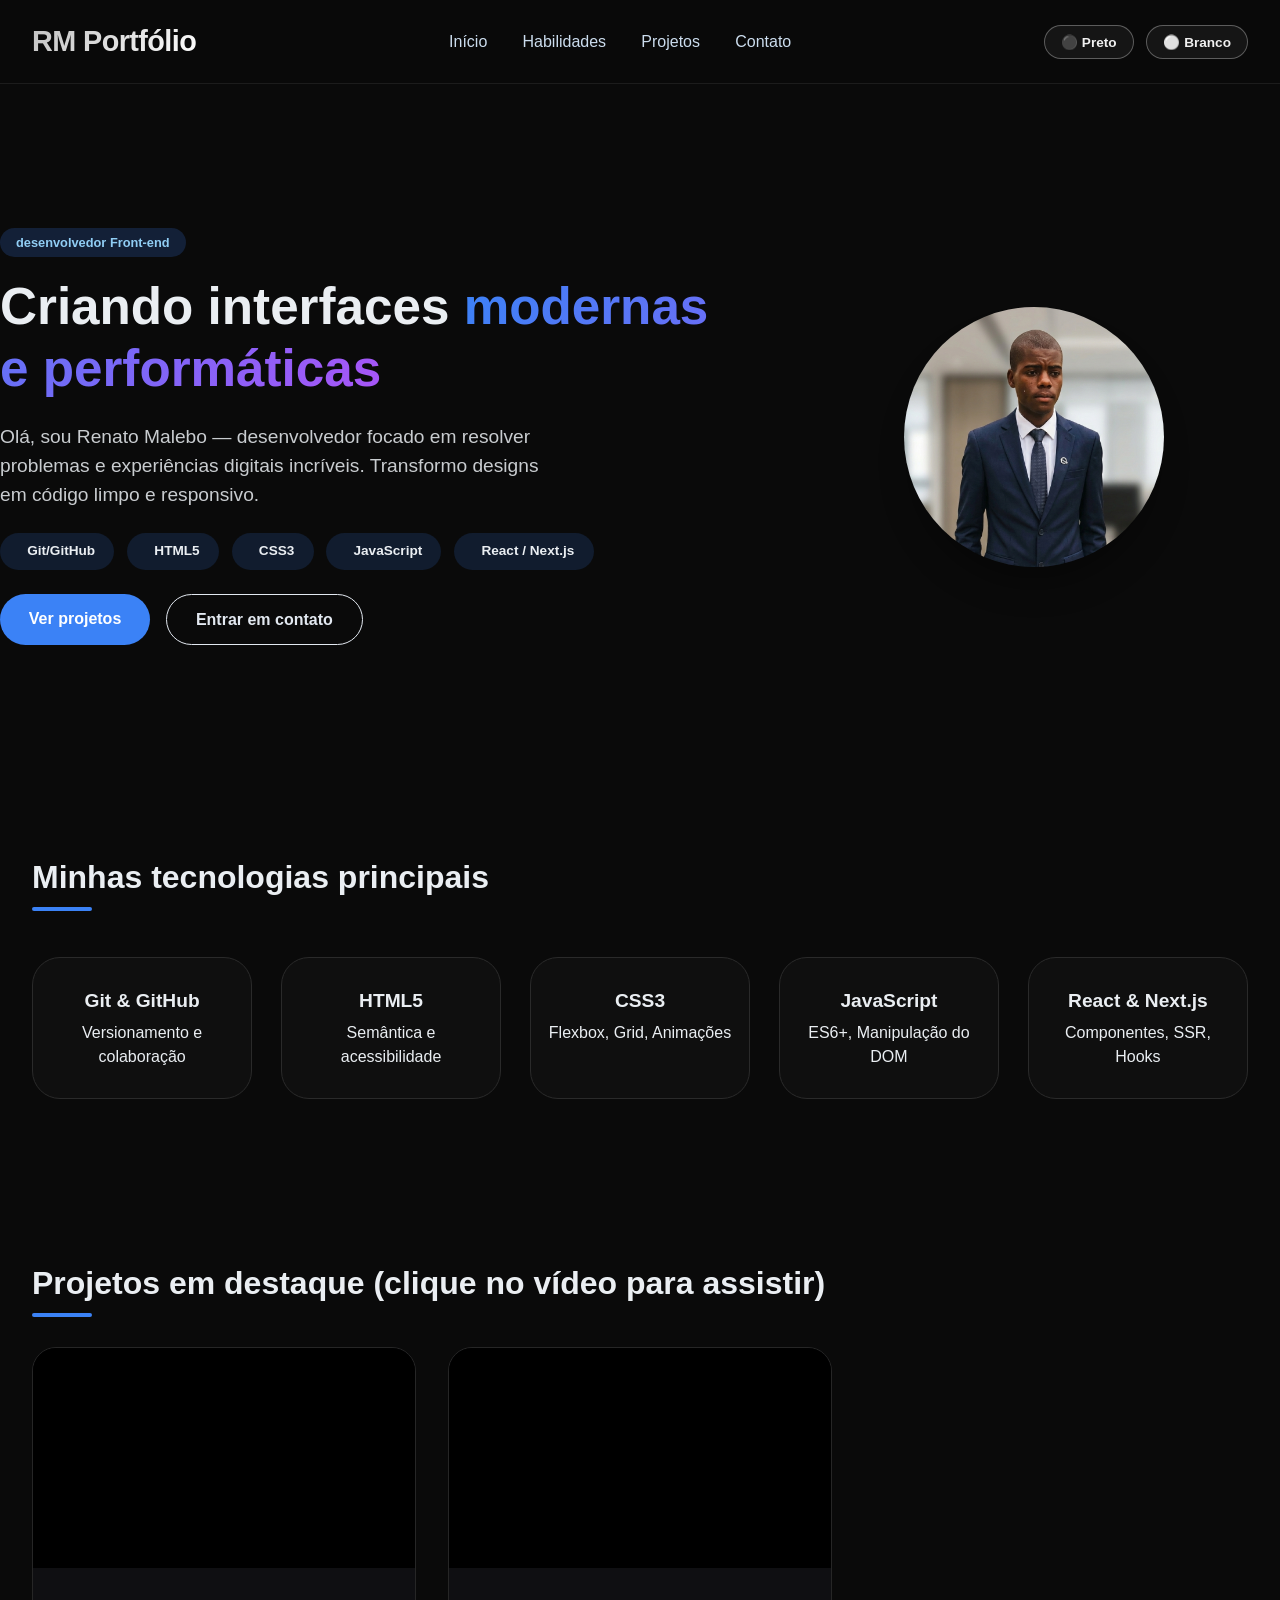
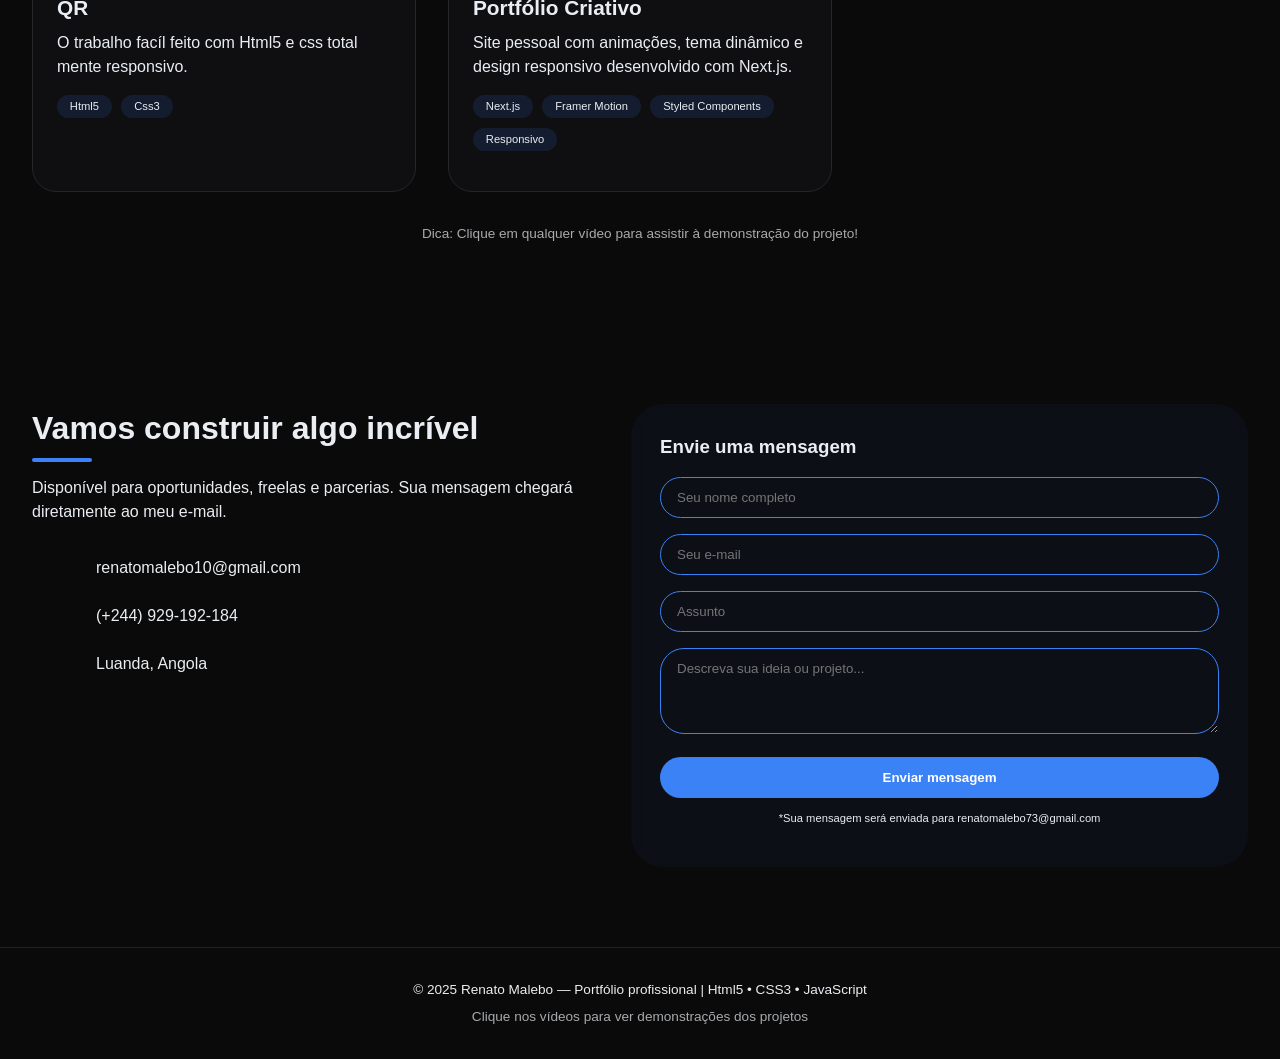
==== index.html @ b325ffd7 "img removida" ====
<!DOCTYPE html>
<html lang="pt-br">
<head>
    <meta charset="UTF-8">
    <meta name="viewport" content="width=device-width, initial-scale=1.0, user-scalable=yes">
    <title>Renato Malebo | Portfólio Profissional - Front-end & React</title>
    <link rel="stylesheet" href="estiloPortifolio.css">
</head>
<body class="tema-escuro">
    <header class="cabecalho">
        <div class="container">
            <div class="barra-navegacao">
                <div class="logo">RM Portfólio</div>
                <ul class="menu-links">
                    <li><a href="#inicio">Início</a></li>
                    <li><a href="#habilidades">Habilidades</a></li>
                    <li><a href="#projetos">Projetos</a></li>
                    <li><a href="#contato">Contato</a></li>
                </ul>
                <div class="botoes-tema">
                    <button class="botao-tema" id="botao-preto">⚫ Preto</button>
                    <button class="botao-tema" id="botao-branco">⚪ Branco</button>
                </div>
            </div>
        </div>
    </header>

    <main>
        <section id="inicio" class="secao">
            <div class="container hero">
                <div class="conteudo-hero">
                    <span class="etiqueta-hero"><i class="fas fa-code"></i>desenvolvedor Front-end</span>
                    <h1 class="titulo-hero">Criando interfaces <span class="destaque-gradiente">modernas e performáticas</span></h1>
                    <p class="descricao-hero">Olá, sou Renato Malebo — desenvolvedor focado em resolver problemas e experiências digitais incríveis. Transformo designs em código limpo e responsivo.</p>
                    <div class="lista-tecnologias">
                        <span class="badge-tecnologia"><i class="fab fa-git-alt"></i> Git/GitHub</span>
                        <span class="badge-tecnologia"><i class="fab fa-html5"></i> HTML5</span>
                        <span class="badge-tecnologia"><i class="fab fa-css3-alt"></i> CSS3</span>
                        <span class="badge-tecnologia"><i class="fab fa-js"></i> JavaScript</span>
                        <span class="badge-tecnologia"><i class="fab fa-react"></i> React / Next.js</span>
                    </div>
                    <div class="grupo-botoes">
                        <a href="#projetos" class="botao-principal"><i class="fas fa-play-circle"></i> Ver projetos</a>
                        <a href="#contato" class="botao-secundario"><i class="fas fa-envelope"></i> Entrar em contato</a>
                    </div>
                </div>
                <div class="avatar-hero">
                    <div class="circulo-avatar">
                        <img src="img/IMG-20260417-WA0000.jpg" alt="">
                    </div>
                </div>
            </div>
        </section>

        <section id="habilidades" class="secao">
            <div class="container">
                <h2 class="titulo-secao">Minhas tecnologias principais</h2>
                <div class="grade-habilidades">
                    <div class="card-habilidade"><i class="fab fa-git-alt"></i><h3>Git & GitHub</h3><p>Versionamento e colaboração</p></div>
                    <div class="card-habilidade"><i class="fab fa-html5"></i><h3>HTML5</h3><p>Semântica e acessibilidade</p></div>
                    <div class="card-habilidade"><i class="fab fa-css3-alt"></i><h3>CSS3</h3><p>Flexbox, Grid, Animações</p></div>
                    <div class="card-habilidade"><i class="fab fa-js"></i><h3>JavaScript</h3><p>ES6+, Manipulação do DOM</p></div>
                    <div class="card-habilidade"><i class="fab fa-react"></i><h3>React & Next.js</h3><p>Componentes, SSR, Hooks</p></div>
                </div>
            </div>
        </section>

        <!-- SEÇÃO PROJETOS COM VÍDEOS QUE SÓ TOCAM AO CLICAR -->
        <section id="projetos" class="secao">
            <div class="container">
                <h2 class="titulo-secao">Projetos em destaque (clique no vídeo para assistir)</h2>
                <div class="grade-projetos" id="grade-projetos">
                    <div class="card-projeto">
                        <div class="container-video-projeto" id="container-video-1">
                            <video id="video-projeto-1" preload="metadata" muted>
                                <source src="" type="video/mp4">
                            </video>
                            <div class="overlay-play"><i class="fas fa-play-circle"></i></div>
                        </div>
                        <div class="info-projeto">
                            <h3>QR</h3>
                            <p>O trabalho facíl feito com Html5 e css total mente responsivo.</p>
                            <div class="tags-projeto"><span class="tag">Html5</span><span class="tag">Css3</span></div>
                        </div>
                    </div>
                  
                    <div class="card-projeto">
                        <div class="container-video-projeto" id="container-video-3">
                            <video id="video-projeto-3" preload="metadata" muted>
                                <source src="" type="video/mp4">
                            </video>
                            <div class="overlay-play"><i class="fas fa-play-circle"></i></div>
                        </div>
                        <div class="info-projeto">
                            <h3>Portfólio Criativo</h3>
                            <p>Site pessoal com animações, tema dinâmico e design responsivo desenvolvido com Next.js.</p>
                            <div class="tags-projeto"><span class="tag">Next.js</span><span class="tag">Framer Motion</span><span class="tag">Styled Components</span><span class="tag">Responsivo</span></div>
                        </div>
                    </div>
                </div>
                <p style="text-align: center; margin-top: 2rem; font-size: 0.85rem; opacity: 0.7;"><i class="fas fa-mouse-pointer"></i> Dica: Clique em qualquer vídeo para assistir à demonstração do projeto!</p>
            </div>
        </section>

        <section id="contato" class="secao">
            <div class="container area-contato">
                <div class="info-contato">
                    <h2 class="titulo-secao" style="margin-bottom: 1.5rem;">Vamos construir algo incrível</h2>
                    <p style="margin-bottom: 2rem;">Disponível para oportunidades, freelas e parcerias. Sua mensagem chegará diretamente ao meu e-mail.</p>
                    <div class="item-contato"><i class="fas fa-envelope"></i> <span>renatomalebo10@gmail.com</span></div>
                    <div class="item-contato"><i class="fas fa-phone-alt"></i> <span>(+244) 929-192-184</span></div>
                    <div class="item-contato"><i class="fas fa-map-marker-alt"></i> <span>Luanda, Angola</span></div>
                    <div class="redes-sociais">
                        <a href="#" aria-label="GitHub"><i class="fab fa-github"></i></a>
                        <a href="#" aria-label="LinkedIn"><i class="fab fa-linkedin-in"></i></a>
                    </div>
                </div>
                <div class="formulario-contato">
                    <h3 style="margin-bottom: 1rem;"><i class="fas fa-paper-plane"></i> Envie uma mensagem</h3>
                    <form id="formulario-contato">
                        <input type="text" id="nome-contato" placeholder="Seu nome completo" required>
                        <input type="email" id="email-contato" placeholder="Seu e-mail" required>
                        <input type="text" id="assunto-contato" placeholder="Assunto">
                        <textarea id="mensagem-contato" rows="4" placeholder="Descreva sua ideia ou projeto..." required></textarea>
                        <button type="submit" class="botao-principal" style="width:100%;"><i class="fas fa-envelope"></i> Enviar mensagem</button>
                        <p style="font-size:0.7rem; margin-top: 12px; text-align:center;">*Sua mensagem será enviada para renatomalebo73@gmail.com</p>
                    </form>
                    <div id="status-formulario" style="margin-top: 12px; text-align:center; font-size:0.85rem;"></div>
                </div>
            </div>
        </section>
    </main>
    <footer class="rodape">
        <div class="container">
            <p>© 2025 Renato Malebo — Portfólio profissional | Html5 • CSS3 • JavaScript</p>
            <p style="margin-top: 0.4rem; opacity:0.7;">Clique nos vídeos para ver demonstrações dos projetos</p>
        </div>
    </footer>

    
</body>
</html>
---- estiloPortifolio.css ----
/* ===== RESET E CONFIGURAÇÕES GLOBAIS ===== */
        * {
            margin: 0;
            padding: 0;
            box-sizing: border-box;
        }

        body {
            font-family: 'Inter', sans-serif;
            transition: background-color 0.3s ease, color 0.2s ease;
            line-height: 1.5;
            scroll-behavior: smooth;
        }

        /* TEMA ESCURO (PADRÃO) - FUNDO PRETO */
        body.tema-escuro {
            background-color: #0a0a0a;
            color: #eaeef2;
        }

        /* TEMA CLARO - FUNDO BRANCO */
        body.tema-claro {
            background-color: #f5f7fc;
            color: #1e2a3a;
        }

        /* CONTAINER PRINCIPAL */
        .container {
            max-width: 1280px;
            margin: 0 auto;
            padding: 0 2rem;
        }

        /* ===== CABEÇALHO ===== */
        .cabecalho {
            position: sticky;
            top: 0;
            z-index: 100;
            backdrop-filter: blur(12px);
            transition: background 0.2s;
        }

        body.tema-escuro .cabecalho {
            background-color: rgba(10, 10, 10, 0.85);
            border-bottom: 1px solid rgba(255, 255, 255, 0.08);
        }

        body.tema-claro .cabecalho {
            background-color: rgba(245, 247, 252, 0.9);
            border-bottom: 1px solid rgba(0, 0, 0, 0.08);
        }

        /* BARRA DE NAVEGAÇÃO */
        .barra-navegacao {
            display: flex;
            justify-content: space-between;
            align-items: center;
            padding: 1.25rem 0;
            flex-wrap: wrap;
            gap: 1rem;
        }

        .logo {
            font-size: 1.8rem;
            font-weight: 800;
            letter-spacing: -0.02em;
            background: linear-gradient(135deg, #c0c0c0, #ffffff);
            -webkit-background-clip: text;
            background-clip: text;
            color: transparent;
        }

        body.tema-claro .logo {
            background: linear-gradient(135deg, #1e2a3a, #2c3e50);
            -webkit-background-clip: text;
            background-clip: text;
            color: transparent;
        }

        /* LISTA DE LINKS DO MENU */
        .menu-links {
            display: flex;
            gap: 2.2rem;
            align-items: center;
            list-style: none;
        }

        .menu-links a {
            text-decoration: none;
            font-weight: 500;
            transition: 0.2s;
            font-size: 1rem;
        }

        body.tema-escuro .menu-links a {
            color: #ccddee;
        }

        body.tema-claro .menu-links a {
            color: #2c3e50;
        }

        .menu-links a:hover {
            color: #3b82f6;
        }

        /* BOTÕES DE ALTERAR TEMA */
        .botoes-tema {
            display: flex;
            gap: 0.8rem;
        }

        .botao-tema {
            background: transparent;
            border: 1.5px solid;
            padding: 0.5rem 1rem;
            border-radius: 40px;
            font-weight: 600;
            font-size: 0.85rem;
            cursor: pointer;
            transition: all 0.2s;
            font-family: inherit;
        }

        body.tema-escuro .botao-tema {
            border-color: rgba(255, 255, 255, 0.3);
            color: #f0f0f0;
            background: rgba(255,255,255,0.05);
        }

        body.tema-claro .botao-tema {
            border-color: #cbd5e1;
            color: #1f2a3e;
            background: white;
        }

        .botao-tema:hover {
            transform: scale(0.96);
            background: #3b82f6;
            border-color: #3b82f6;
            color: white;
        }

        /* ===== SEÇÃO HERO (APRESENTAÇÃO) ===== */
        .hero {
            display: flex;
            flex-wrap: wrap;
            align-items: center;
            justify-content: space-between;
            gap: 3rem;
            padding: 4rem 0 3rem 0;
        }

        .conteudo-hero {
            flex: 1.2;
        }

        .etiqueta-hero {
            display: inline-block;
            background: #3b82f620;
            padding: 0.3rem 1rem;
            border-radius: 30px;
            font-size: 0.8rem;
            font-weight: 600;
            margin-bottom: 1.2rem;
        }

        body.tema-escuro .etiqueta-hero {
            background: #3b82f630;
            color: #90cdf4;
        }

        body.tema-claro .etiqueta-hero {
            background: #3b82f610;
            color: #2563eb;
        }

        .titulo-hero {
            font-size: 3.2rem;
            font-weight: 800;
            line-height: 1.2;
            margin-bottom: 1rem;
        }

        .destaque-gradiente {
            background: linear-gradient(120deg, #3b82f6, #a855f7);
            -webkit-background-clip: text;
            background-clip: text;
            color: transparent;
        }

        .descricao-hero {
            font-size: 1.2rem;
            margin: 1.5rem 0;
            opacity: 0.85;
            max-width: 550px;
        }

        /* LISTA DE TECNOLOGIAS - ATUALIZADA */
        .lista-tecnologias {
            display: flex;
            flex-wrap: wrap;
            gap: 0.8rem;
            margin: 1.5rem 0;
        }

        .badge-tecnologia {
            background: rgba(59,130,246,0.15);
            padding: 0.5rem 1.2rem;
            border-radius: 40px;
            font-size: 0.85rem;
            font-weight: 600;
            display: inline-flex;
            align-items: center;
            gap: 0.5rem;
        }

        .badge-tecnologia i {
            font-size: 1rem;
        }

        /* GRUPO DE BOTÕES */
        .grupo-botoes {
            display: flex;
            gap: 1rem;
            flex-wrap: wrap;
        }

        .grupo-botoes .botao-secundario{
            text-decoration: none;
        }

        .botao-principal {
            background: #3b82f6;
            color: white;
            border: none;
            padding: 0.8rem 1.8rem;
            border-radius: 40px;
            font-weight: 600;
            cursor: pointer;
            transition: 0.2s;
            text-decoration: none;
            display: inline-block;
        }

        .botao-principal:hover {
            background: #2563eb;
            transform: translateY(-2px);
        }

        .botao-secundario {
            background: transparent;
            border: 1.5px solid;
            padding: 0.8rem 1.8rem;
            border-radius: 40px;
            font-weight: 600;
            cursor: pointer;
            transition: 0.2s;
        }

        body.tema-escuro .botao-secundario {
            border-color: #e2e8f0;
            color: #e2e8f0;
        }

        body.tema-claro .botao-secundario {
            border-color: #2c3e50;
            color: #1e2a3a;
        }

        .botao-secundario:hover {
            background: #3b82f6;
            border-color: #3b82f6;
            color: white;
        }

        /* AVATAR */
        .avatar-hero {
            flex: 0.8;
            display: flex;
            justify-content: center;
        }
        
        .circulo-avatar {
            width: 260px;
            height: 260px;
            background: linear-gradient(145deg, #1f2937, #111827);
            border-radius: 50%;
            display: flex;
            align-items: center;
            justify-content: center;
            box-shadow: 0 25px 35px -12px rgba(0,0,0,0.4);
            background-image: url(img/Gemini_Generated_Image_dz3h6rdz3h6rdz3h.png);
            background-repeat: no-repeat;
            background-size: 100%;
        }

        .circulo-avatar i {
            font-size: 7rem;
            color: #3b82f6;
        }

        /* SEÇÕES PADRÃO */
        .secao {
            padding: 5rem 0;
        }

        .titulo-secao {
            font-size: 2rem;
            font-weight: 700;
            margin-bottom: 2.5rem;
            position: relative;
            display: inline-block;
        }

        .titulo-secao:after {
            content: '';
            position: absolute;
            bottom: -10px;
            left: 0;
            width: 60px;
            height: 4px;
            background: #3b82f6;
            border-radius: 4px;
        }

        /* GRADE DE HABILIDADES - TECNOLOGIAS SOLICITADAS */
        .grade-habilidades {
            display: flex;
            flex-wrap: wrap;
            gap: 1.8rem;
            margin-top: 1rem;
            justify-content: center;
        }

        .card-habilidade {
            flex: 1 1 180px;
            background: rgba(255,255,255,0.03);
            padding: 1.8rem 1rem;
            border-radius: 28px;
            text-align: center;
            transition: 0.25s;
            border: 1px solid rgba(255,255,255,0.05);
        }

        body.tema-escuro .card-habilidade {
            background: #111111cc;
            border-color: #2a2a2a;
        }

        body.tema-claro .card-habilidade {
            background: #ffffffcc;
            border: 1px solid #e2e8f0;
            box-shadow: 0 4px 12px rgba(0,0,0,0.02);
        }

        .card-habilidade i {
            font-size: 2.8rem;
            color: #3b82f6;
            margin-bottom: 1rem;
        }

        .card-habilidade h3 {
            font-size: 1.2rem;
            margin-bottom: 0.3rem;
        }

        /* GRADE DE PROJETOS */
        .grade-projetos {
            display: grid;
            grid-template-columns: repeat(auto-fill, minmax(340px, 1fr));
            gap: 2rem;
        }

        .card-projeto {
            border-radius: 24px;
            overflow: hidden;
            transition: all 0.3s;
            cursor: pointer;
        }

        body.tema-escuro .card-projeto {
            background: #0f0f12;
            border: 1px solid #262626;
        }

        body.tema-claro .card-projeto {
            background: #ffffff;
            border: 1px solid #eef2f6;
            box-shadow: 0 8px 20px rgba(0,0,0,0.03);
        }

        .card-projeto:hover {
            transform: translateY(-6px);
        }

        /* CONTAINER DO VÍDEO DO PROJETO - CLICÁVEL */
        .container-video-projeto {
            position: relative;
            width: 100%;
            height: 220px;
            background: #000;
            overflow: hidden;
            cursor: pointer;
        }

        .container-video-projeto video {
            width: 100%;
            height: 100%;
            object-fit: cover;
            transition: opacity 0.2s;
        }

        /* Botão de play sobreposto para indicar que é clicável */
        .overlay-play {
            position: absolute;
            top: 0;
            left: 0;
            width: 100%;
            height: 100%;
            background: rgba(0,0,0,0.4);
            display: flex;
            align-items: center;
            justify-content: center;
            transition: background 0.2s;
            pointer-events: none;
        }

        .overlay-play i {
            font-size: 4rem;
            color: white;
            text-shadow: 0 2px 10px rgba(0,0,0,0.5);
            transition: transform 0.2s;
        }

        .container-video-projeto:hover .overlay-play i {
            transform: scale(1.1);
            color: #3b82f6;
        }

        .container-video-projeto:hover .overlay-play {
            background: rgba(0,0,0,0.2);
        }

        /* Quando o vídeo está tocando, esconde o overlay */
        .container-video-projeto.video-tocando .overlay-play {
            display: none;
        }

        .placeholder-video {
            width: 100%;
            height: 100%;
            display: flex;
            align-items: center;
            justify-content: center;
            background: linear-gradient(135deg, #1e293b, #0f172a);
        }

        body.tema-claro .placeholder-video {
            background: linear-gradient(135deg, #e0e7ff, #cbd5e1);
        }

        .placeholder-video i {
            font-size: 3.5rem;
            color: #3b82f6;
            opacity: 0.7;
        }

        /* INFORMAÇÕES DO PROJETO */
        .info-projeto {
            padding: 1.5rem;
        }

        .info-projeto h3 {
            font-size: 1.3rem;
            margin-bottom: 0.5rem;
        }

        .tags-projeto {
            display: flex;
            gap: 0.6rem;
            flex-wrap: wrap;
            margin: 1rem 0;
        }

        .tag {
            font-size: 0.7rem;
            padding: 0.2rem 0.8rem;
            border-radius: 20px;
            background: #3b82f620;
        }

        /* ÁREA DE CONTATO */
        .area-contato {
            display: flex;
            gap: 2.5rem;
            flex-wrap: wrap;
            justify-content: space-between;
            align-items: flex-start;
        }

        .info-contato {
            flex: 1;
        }

        .item-contato {
            display: flex;
            align-items: center;
            gap: 1rem;
            margin-bottom: 1.5rem;
        }

        .item-contato i {
            font-size: 1.8rem;
            width: 48px;
            color: #3b82f6;
        }

        /* FORMULÁRIO DE CONTATO */
        .formulario-contato {
            flex: 1;
            min-width: 280px;
            background: rgba(59,130,246,0.05);
            border-radius: 32px;
            padding: 1.8rem;
            backdrop-filter: blur(8px);
        }

        .formulario-contato input,
        .formulario-contato textarea {
            width: 100%;
            padding: 12px 16px;
            border-radius: 60px;
            border: 1px solid #3b82f6;
            background: transparent;
            margin-bottom: 1rem;
            outline: none;
            font-family: inherit;
            transition: 0.2s;
            color: inherit;
        }

        .formulario-contato textarea {
            border-radius: 24px;
            resize: vertical;
        }

        .formulario-contato input:focus,
        .formulario-contato textarea:focus {
            border-color: #a855f7;
            box-shadow: 0 0 0 2px rgba(59,130,246,0.2);
        }

        /* REDES SOCIAIS */
        .redes-sociais {
            display: flex;
            gap: 1.2rem;
            margin-top: 2rem;
        }

        .redes-sociais a {
            font-size: 1.5rem;
            transition: 0.2s;
        }

        body.tema-escuro .redes-sociais a {
            color: #b9c8e8;
        }

        body.tema-claro .redes-sociais a {
            color: #2d3e50;
        }

        .redes-sociais a:hover {
            color: #3b82f6;
            transform: scale(1.1);
        }

        /* RODAPÉ */
        .rodape {
            text-align: center;
            padding: 2rem 0;
            border-top: 1px solid rgba(128,128,128,0.2);
            font-size: 0.85rem;
        }

        /* RESPONSIVIDADE */
        @media (max-width: 800px) {
            .barra-navegacao {
                flex-direction: column;
                align-items: center;
            }
            .hero {
                flex-direction: column-reverse;
                text-align: center;
            }
            .titulo-secao:after {
                left: 50%;
                transform: translateX(-50%);
            }
            .titulo-secao {
                text-align: center;
                display: block;
            }
            .area-contato {
                flex-direction: column;
            }
            .descricao-hero {
                margin-left: auto;
                margin-right: auto;
            }
            .grupo-botoes {
                justify-content: center;
            }
            .lista-tecnologias {
                justify-content: center;
            }
        }

        /* ANIMAÇÃO DE ENTRADA */
        @keyframes fadeUp {
            from {
                opacity: 0;
                transform: translateY(20px);
            }
            to {
                opacity: 1;
                transform: translateY(0);
            }
        }

        .hero, .grade-habilidades, .grade-projetos, .area-contato {
            animation: fadeUp 0.5s ease-out;
        }
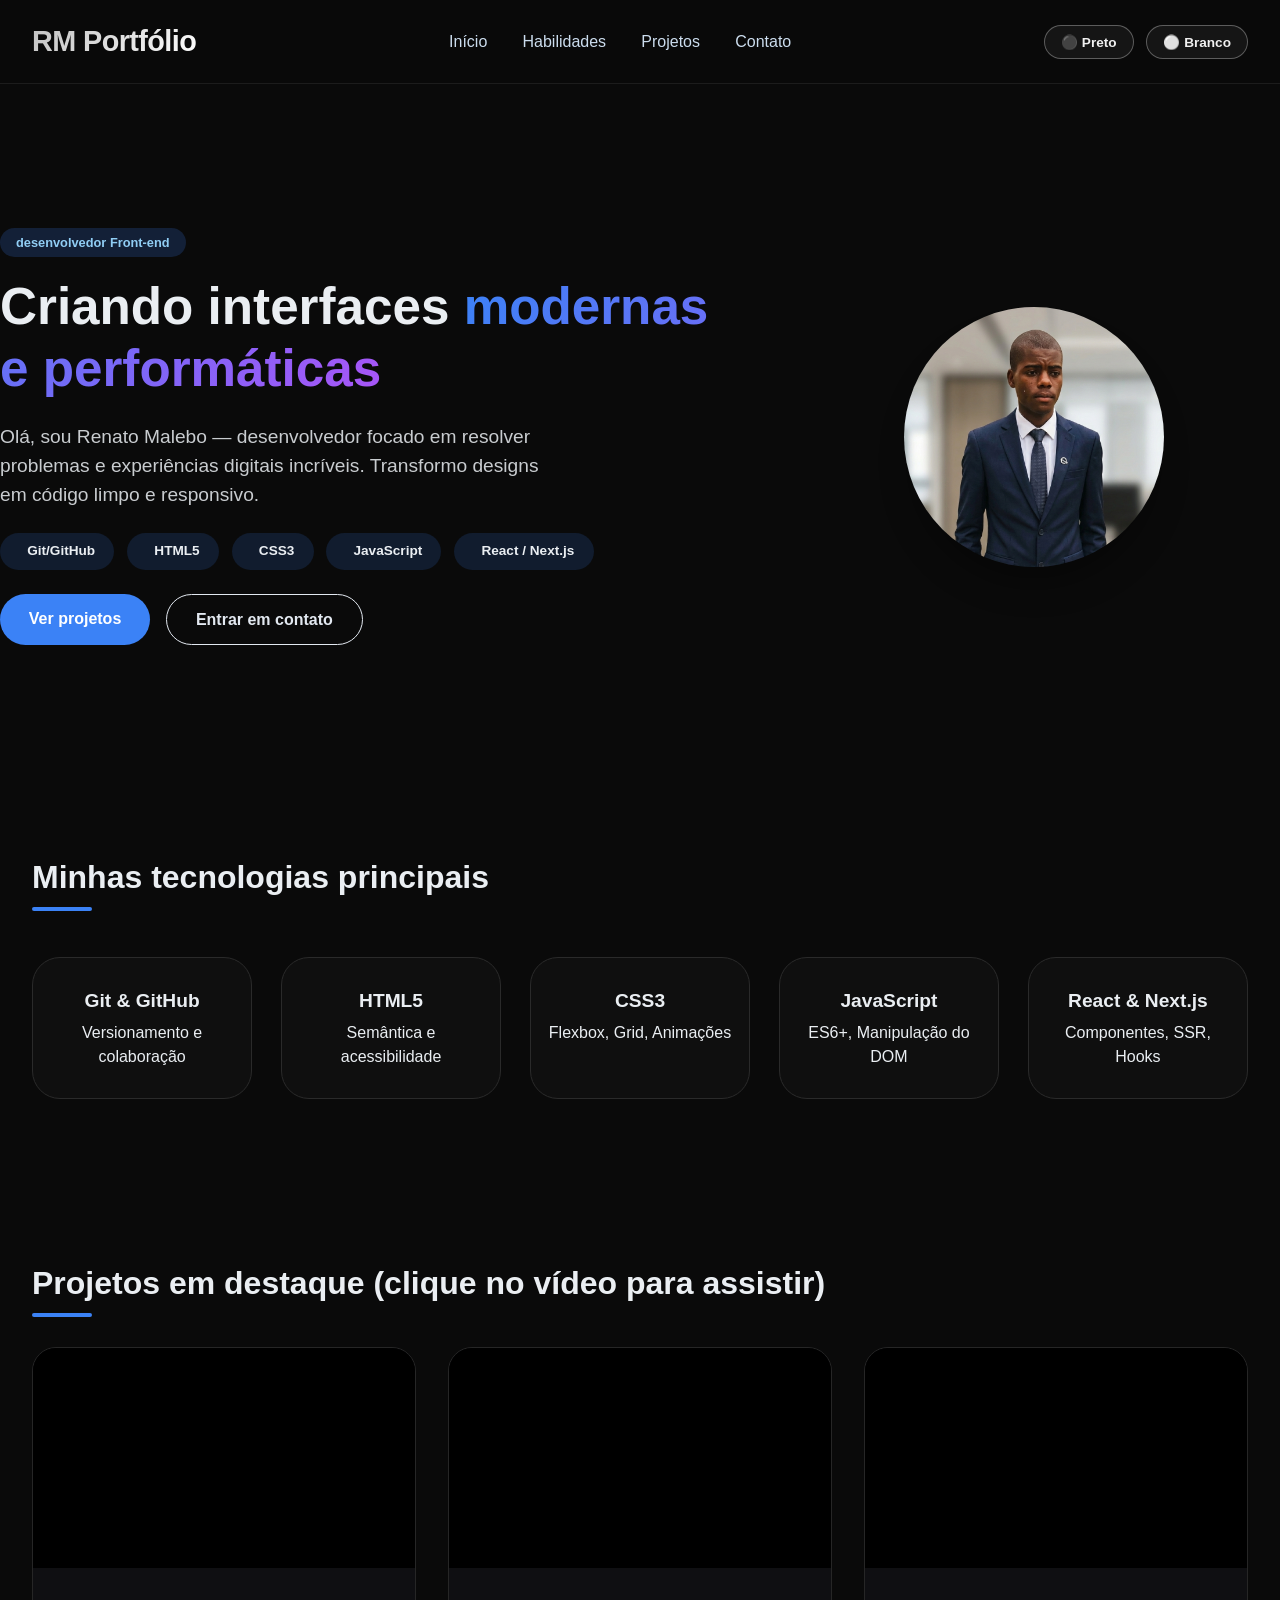
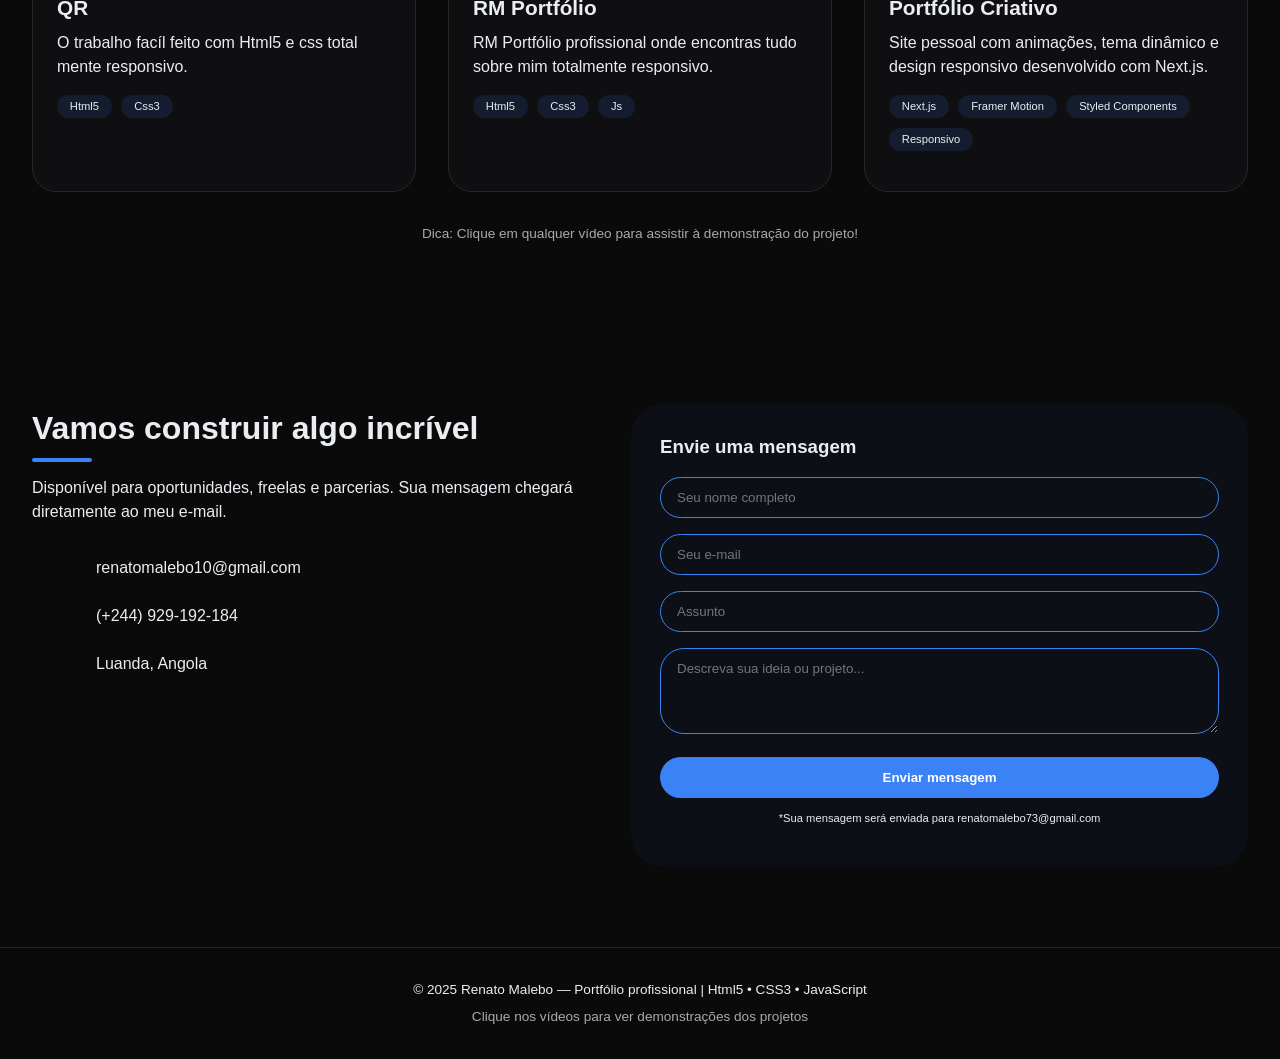
==== commit 89a00a7b: "img removida" ====
--- a/index.html
+++ b/index.html
@@ -83,7 +83,19 @@
                             <div class="tags-projeto"><span class="tag">Html5</span><span class="tag">Css3</span></div>
                         </div>
                     </div>
-                  
+                    <div class="card-projeto">
+                        <div class="container-video-projeto" id="container-video-2">
+                            <video id="video-projeto-2" preload="metadata" muted>
+                                <source src="" type="video/mp4">
+                            </video>
+                            <div class="overlay-play"><i class="fas fa-play-circle"></i></div>
+                        </div>
+                        <div class="info-projeto">
+                            <h3>RM Portfólio</h3>
+                            <p>RM Portfólio profissional onde encontras tudo sobre mim totalmente responsivo.</p>
+                            <div class="tags-projeto"><span class="tag">Html5</span><span class="tag">Css3</span><span class="tag">Js</span></div>
+                        </div>
+                    </div>
                     <div class="card-projeto">
                         <div class="container-video-projeto" id="container-video-3">
                             <video id="video-projeto-3" preload="metadata" muted>
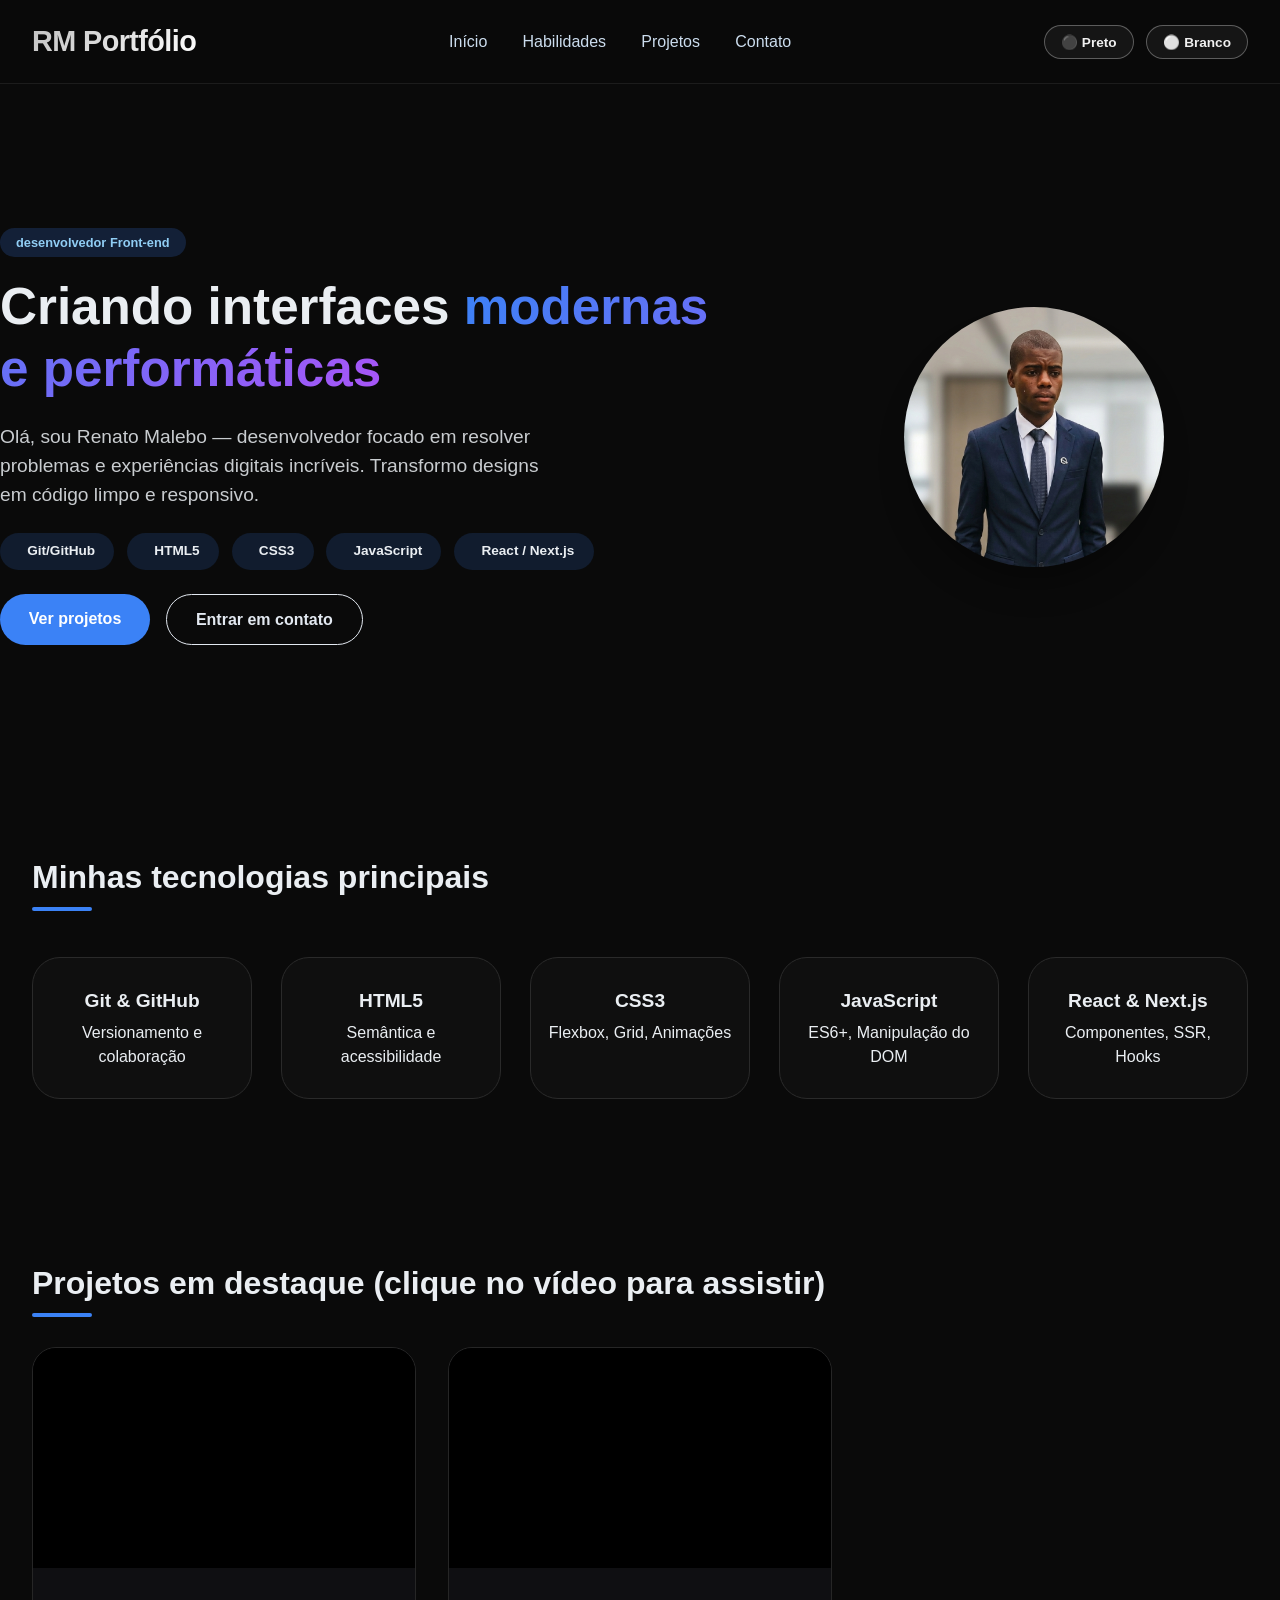
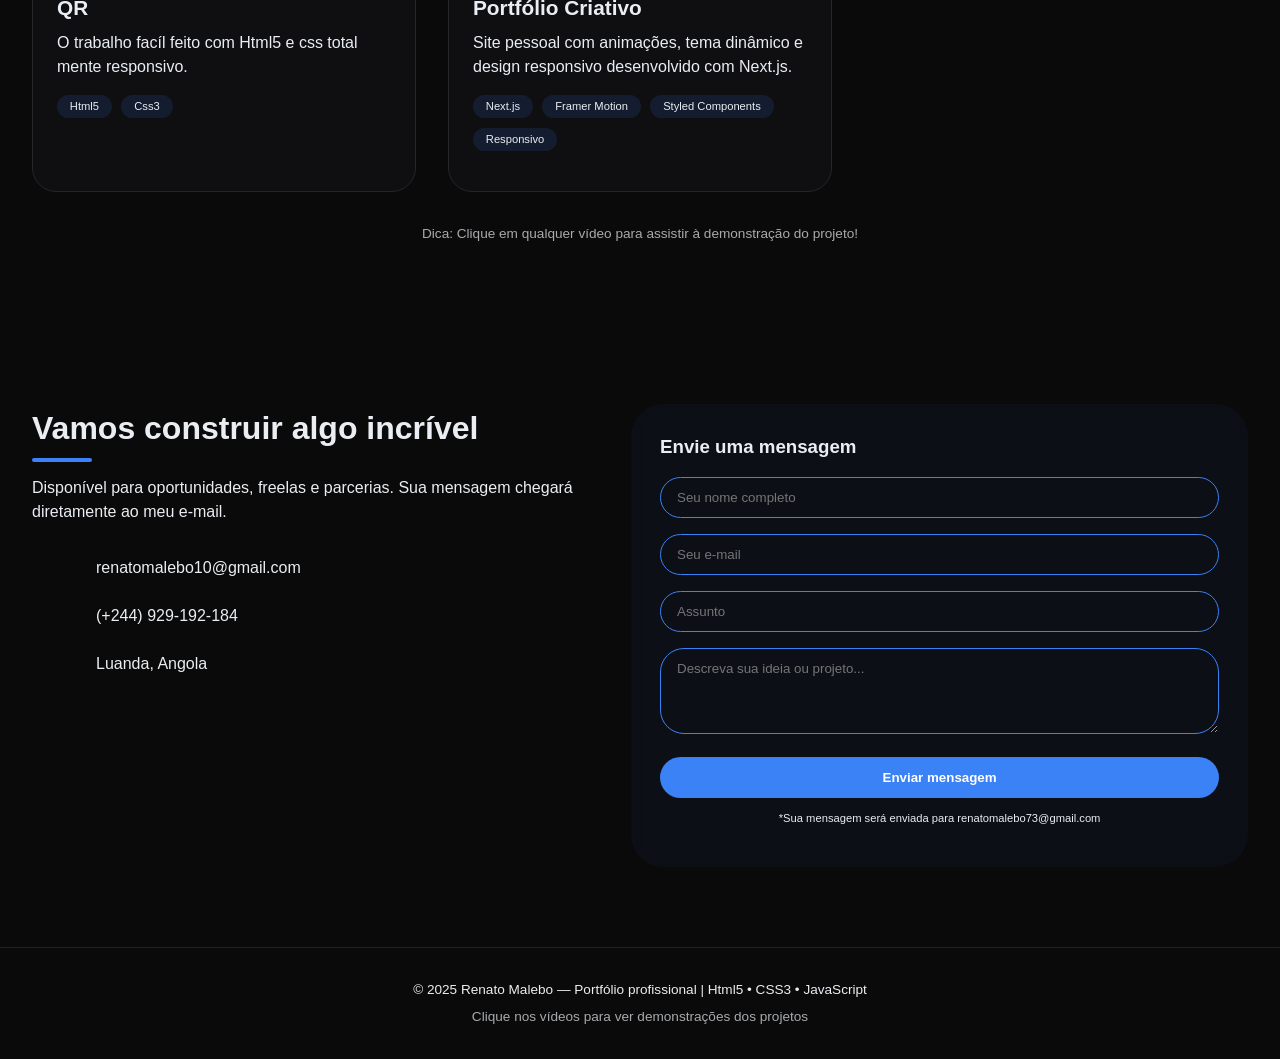
==== commit cc8344d8: "img removida" ====
--- a/index.html
+++ b/index.html
@@ -83,19 +83,7 @@
                             <div class="tags-projeto"><span class="tag">Html5</span><span class="tag">Css3</span></div>
                         </div>
                     </div>
-                    <div class="card-projeto">
-                        <div class="container-video-projeto" id="container-video-2">
-                            <video id="video-projeto-2" preload="metadata" muted>
-                                <source src="" type="video/mp4">
-                            </video>
-                            <div class="overlay-play"><i class="fas fa-play-circle"></i></div>
-                        </div>
-                        <div class="info-projeto">
-                            <h3>RM Portfólio</h3>
-                            <p>RM Portfólio profissional onde encontras tudo sobre mim totalmente responsivo.</p>
-                            <div class="tags-projeto"><span class="tag">Html5</span><span class="tag">Css3</span><span class="tag">Js</span></div>
-                        </div>
-                    </div>
+                 
                     <div class="card-projeto">
                         <div class="container-video-projeto" id="container-video-3">
                             <video id="video-projeto-3" preload="metadata" muted>
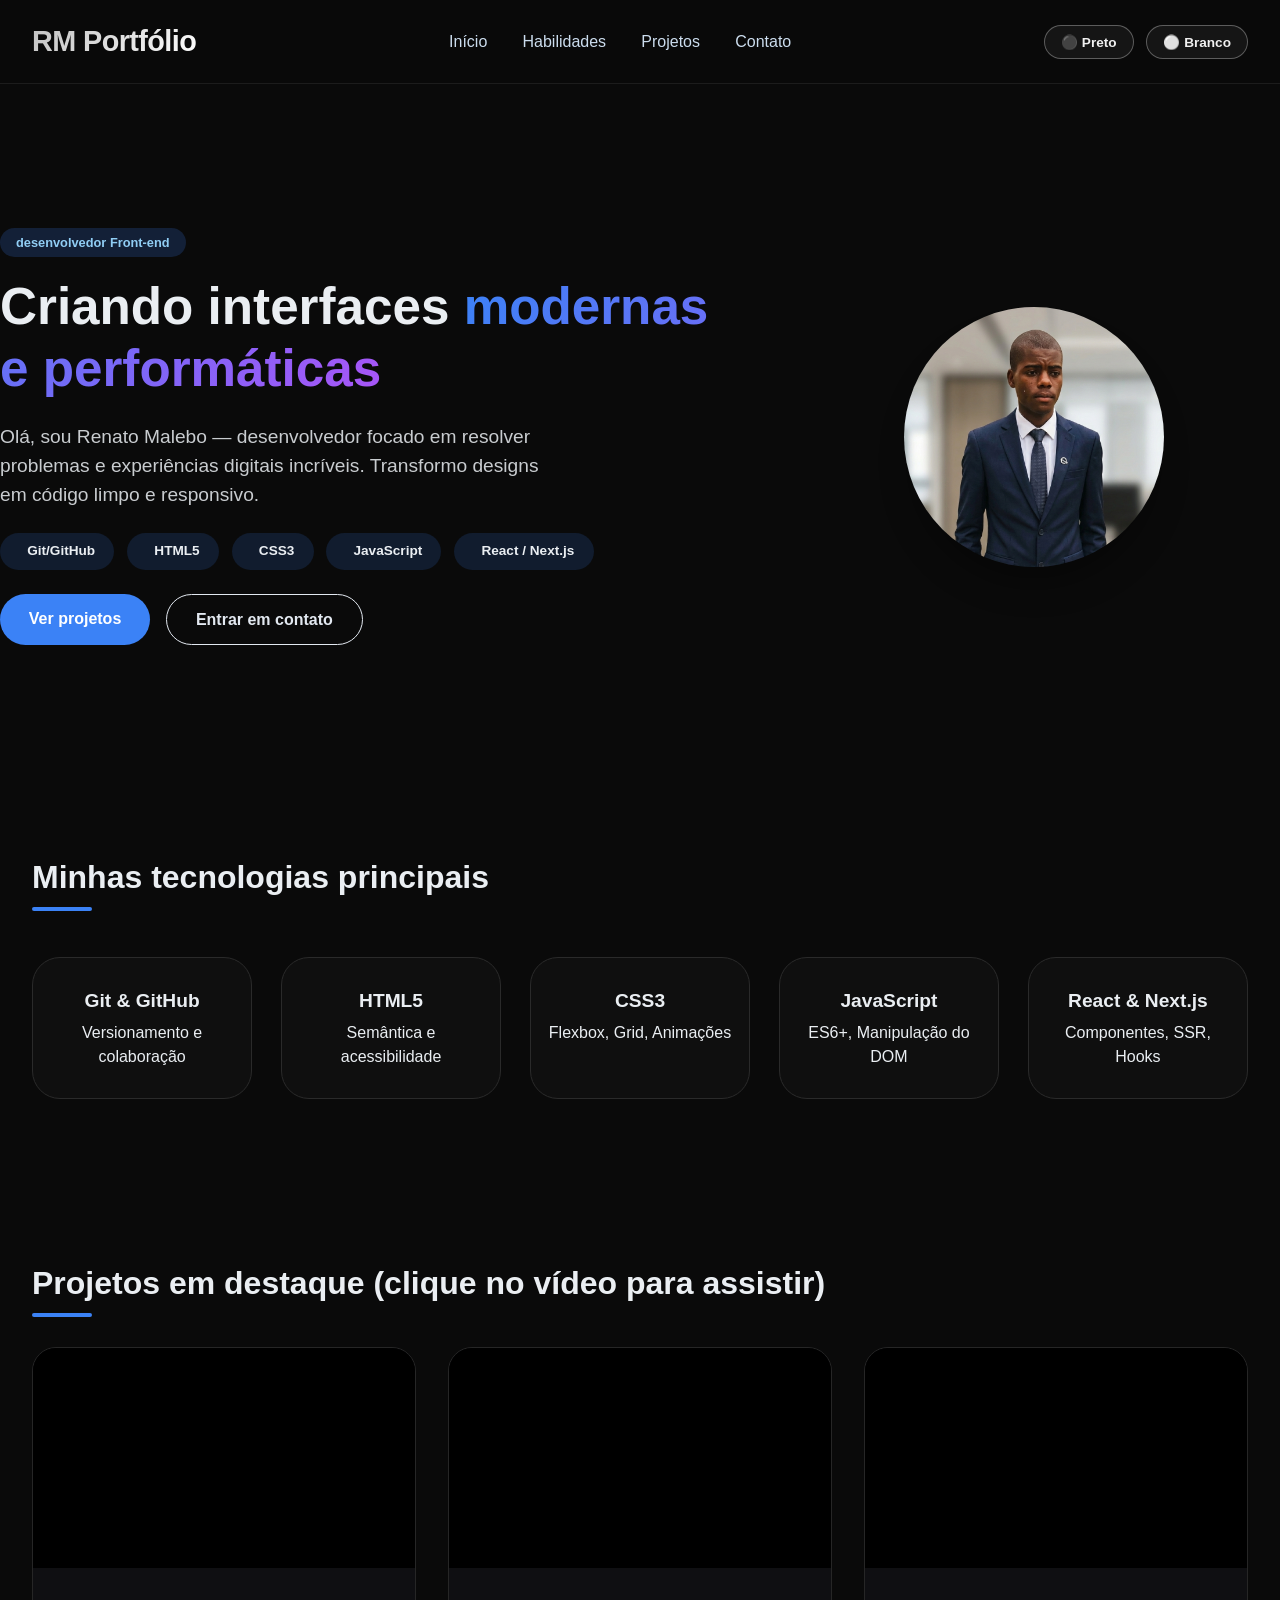
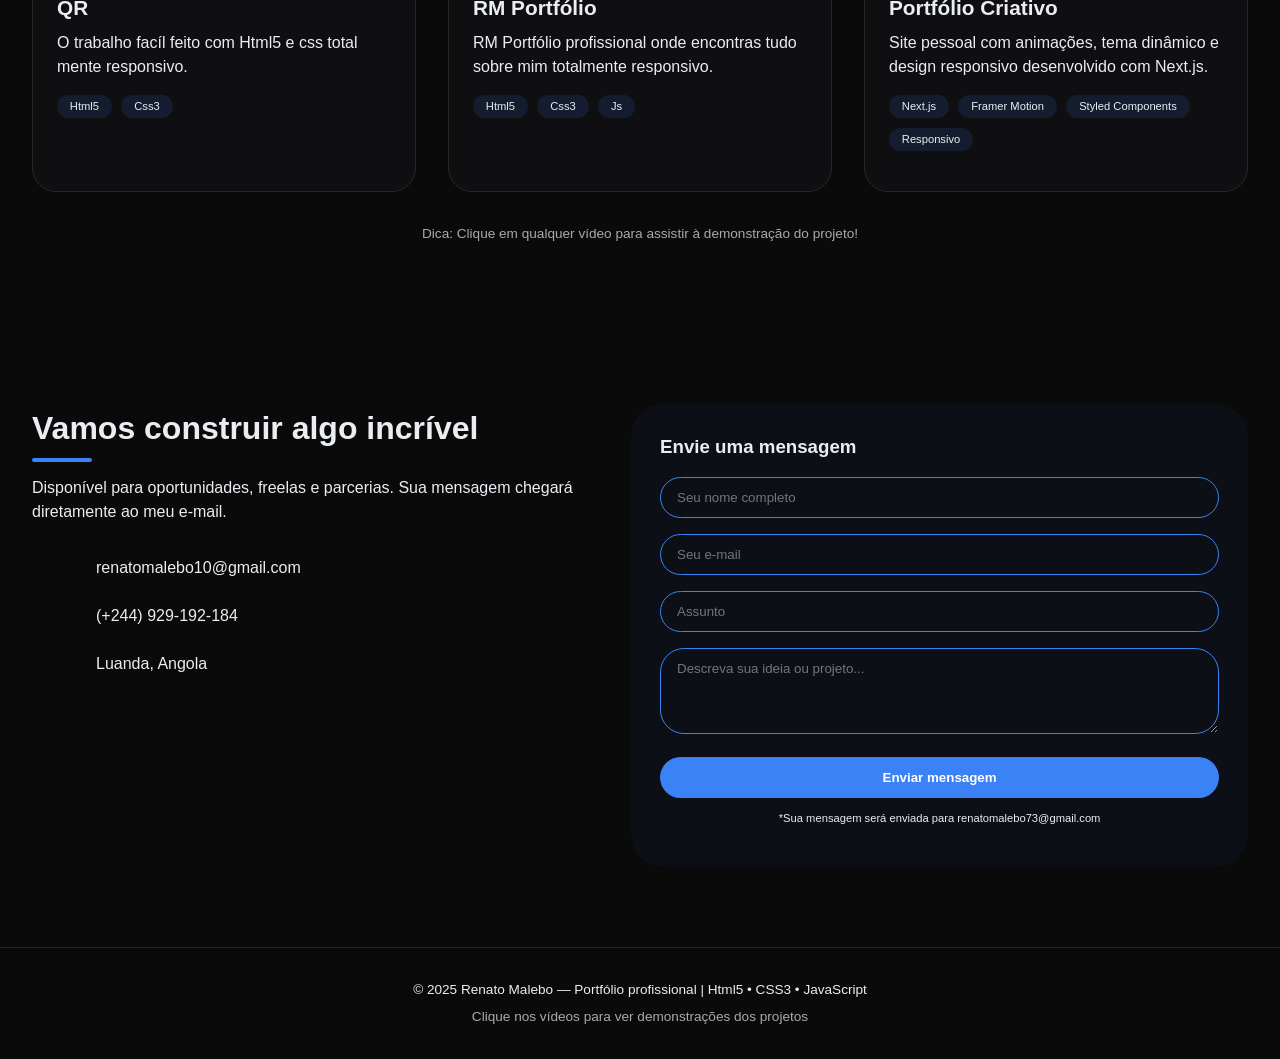
==== commit c9c2bcbb: "img removida" ====
--- a/index.html
+++ b/index.html
@@ -83,7 +83,19 @@
                             <div class="tags-projeto"><span class="tag">Html5</span><span class="tag">Css3</span></div>
                         </div>
                     </div>
-                 
+                    <div class="card-projeto">
+                        <div class="container-video-projeto" id="container-video-2">
+                            <video id="video-projeto-2" preload="metadata" muted>
+                                <source src="" type="video/mp4">
+                            </video>
+                            <div class="overlay-play"><i class="fas fa-play-circle"></i></div>
+                        </div>
+                        <div class="info-projeto">
+                            <h3>RM Portfólio</h3>
+                            <p>RM Portfólio profissional onde encontras tudo sobre mim totalmente responsivo.</p>
+                            <div class="tags-projeto"><span class="tag">Html5</span><span class="tag">Css3</span><span class="tag">Js</span></div>
+                        </div>
+                    </div>
                     <div class="card-projeto">
                         <div class="container-video-projeto" id="container-video-3">
                             <video id="video-projeto-3" preload="metadata" muted>
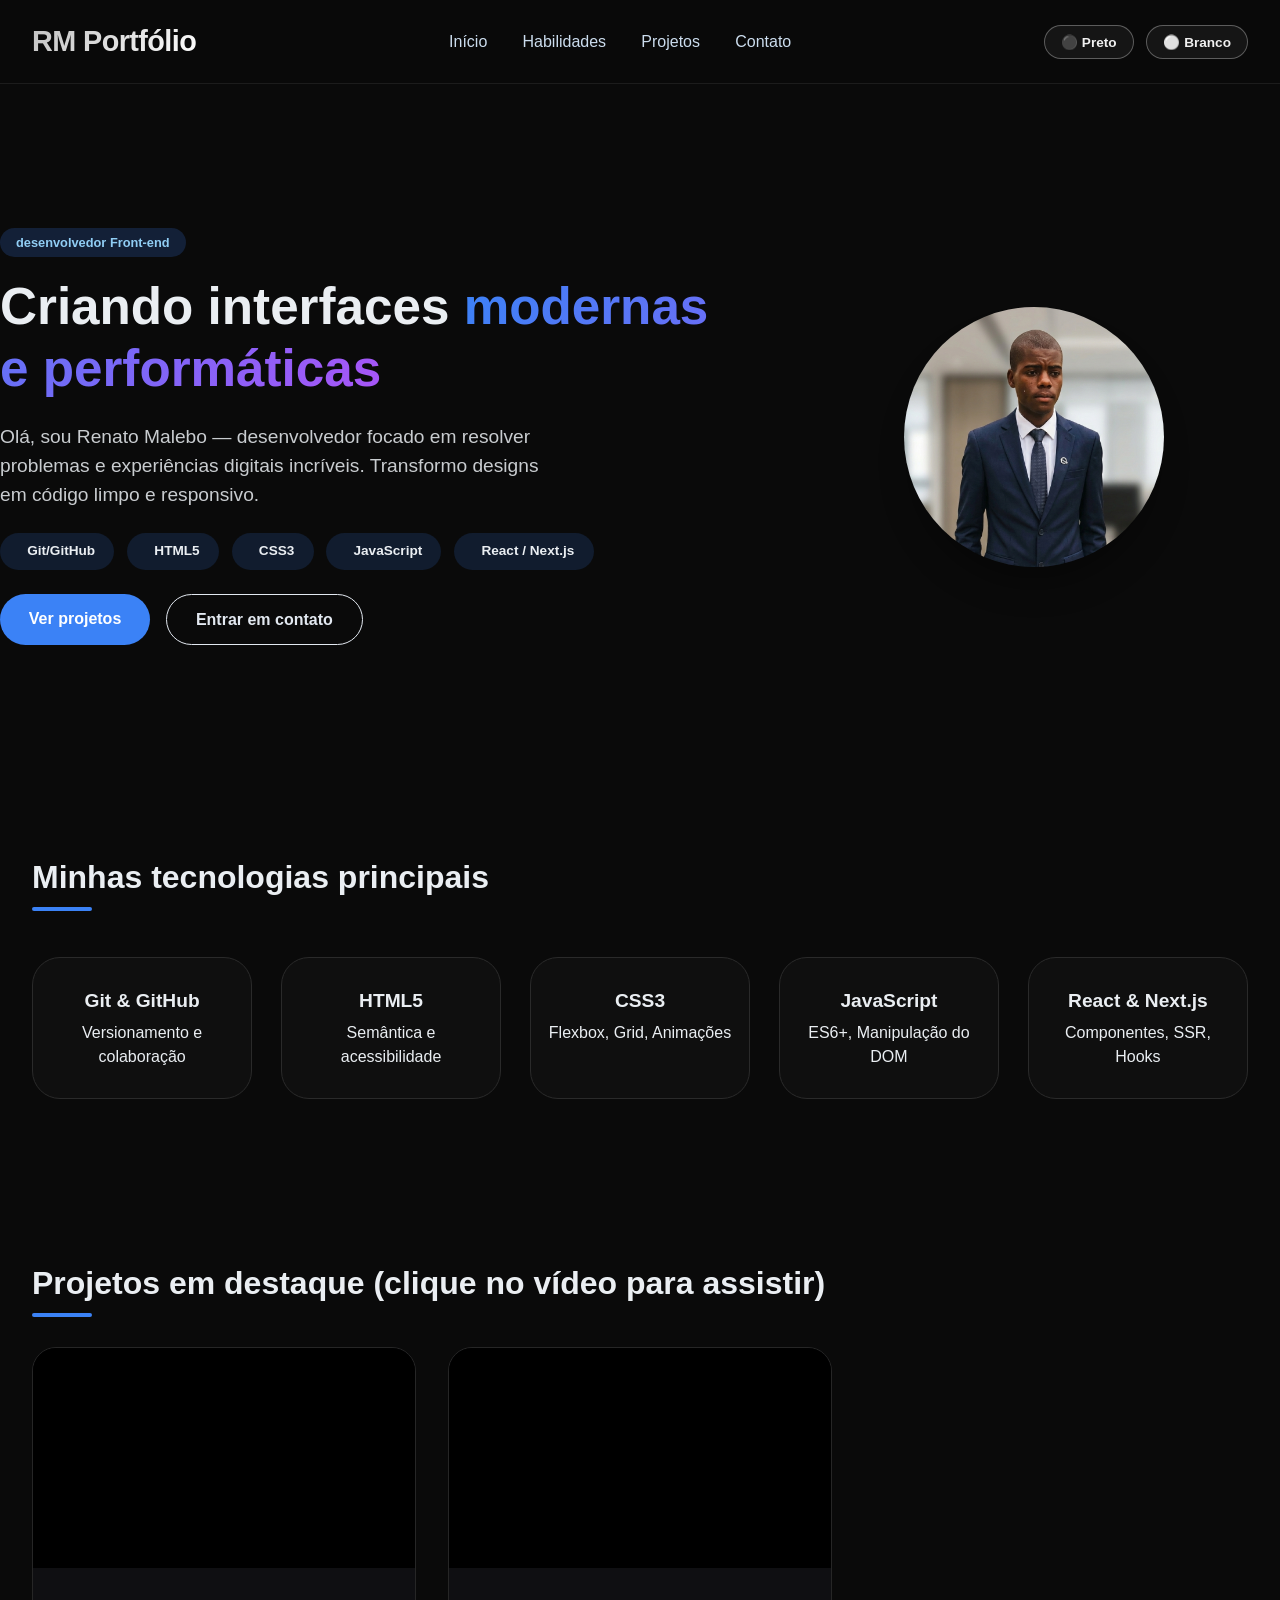
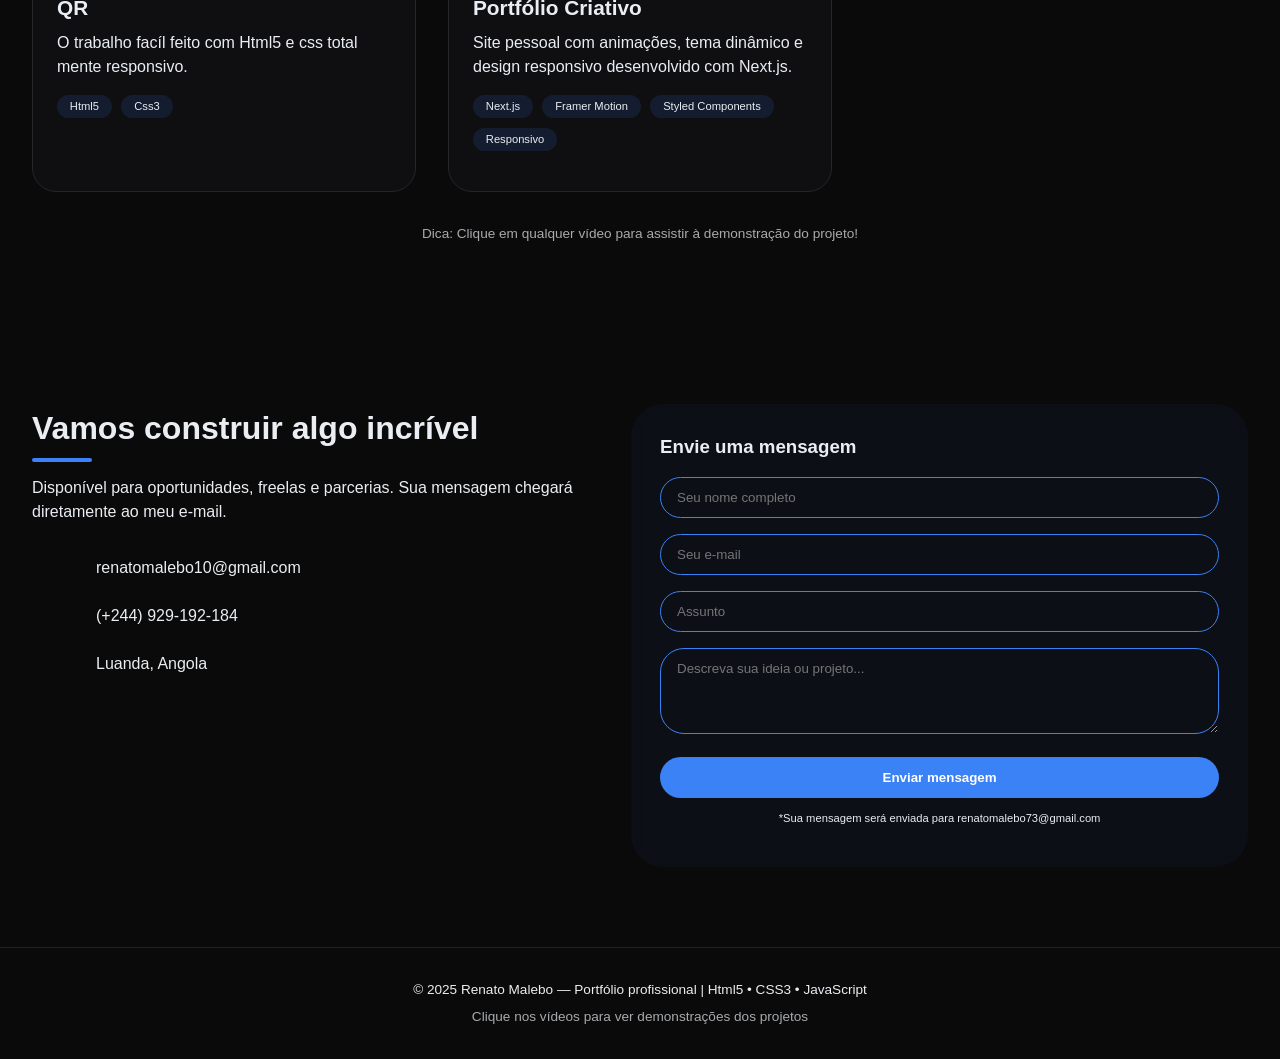
==== commit bd6a4ee4: "img removida" ====
--- a/index.html
+++ b/index.html
@@ -83,19 +83,7 @@
                             <div class="tags-projeto"><span class="tag">Html5</span><span class="tag">Css3</span></div>
                         </div>
                     </div>
-                    <div class="card-projeto">
-                        <div class="container-video-projeto" id="container-video-2">
-                            <video id="video-projeto-2" preload="metadata" muted>
-                                <source src="" type="video/mp4">
-                            </video>
-                            <div class="overlay-play"><i class="fas fa-play-circle"></i></div>
-                        </div>
-                        <div class="info-projeto">
-                            <h3>RM Portfólio</h3>
-                            <p>RM Portfólio profissional onde encontras tudo sobre mim totalmente responsivo.</p>
-                            <div class="tags-projeto"><span class="tag">Html5</span><span class="tag">Css3</span><span class="tag">Js</span></div>
-                        </div>
-                    </div>
+               
                     <div class="card-projeto">
                         <div class="container-video-projeto" id="container-video-3">
                             <video id="video-projeto-3" preload="metadata" muted>
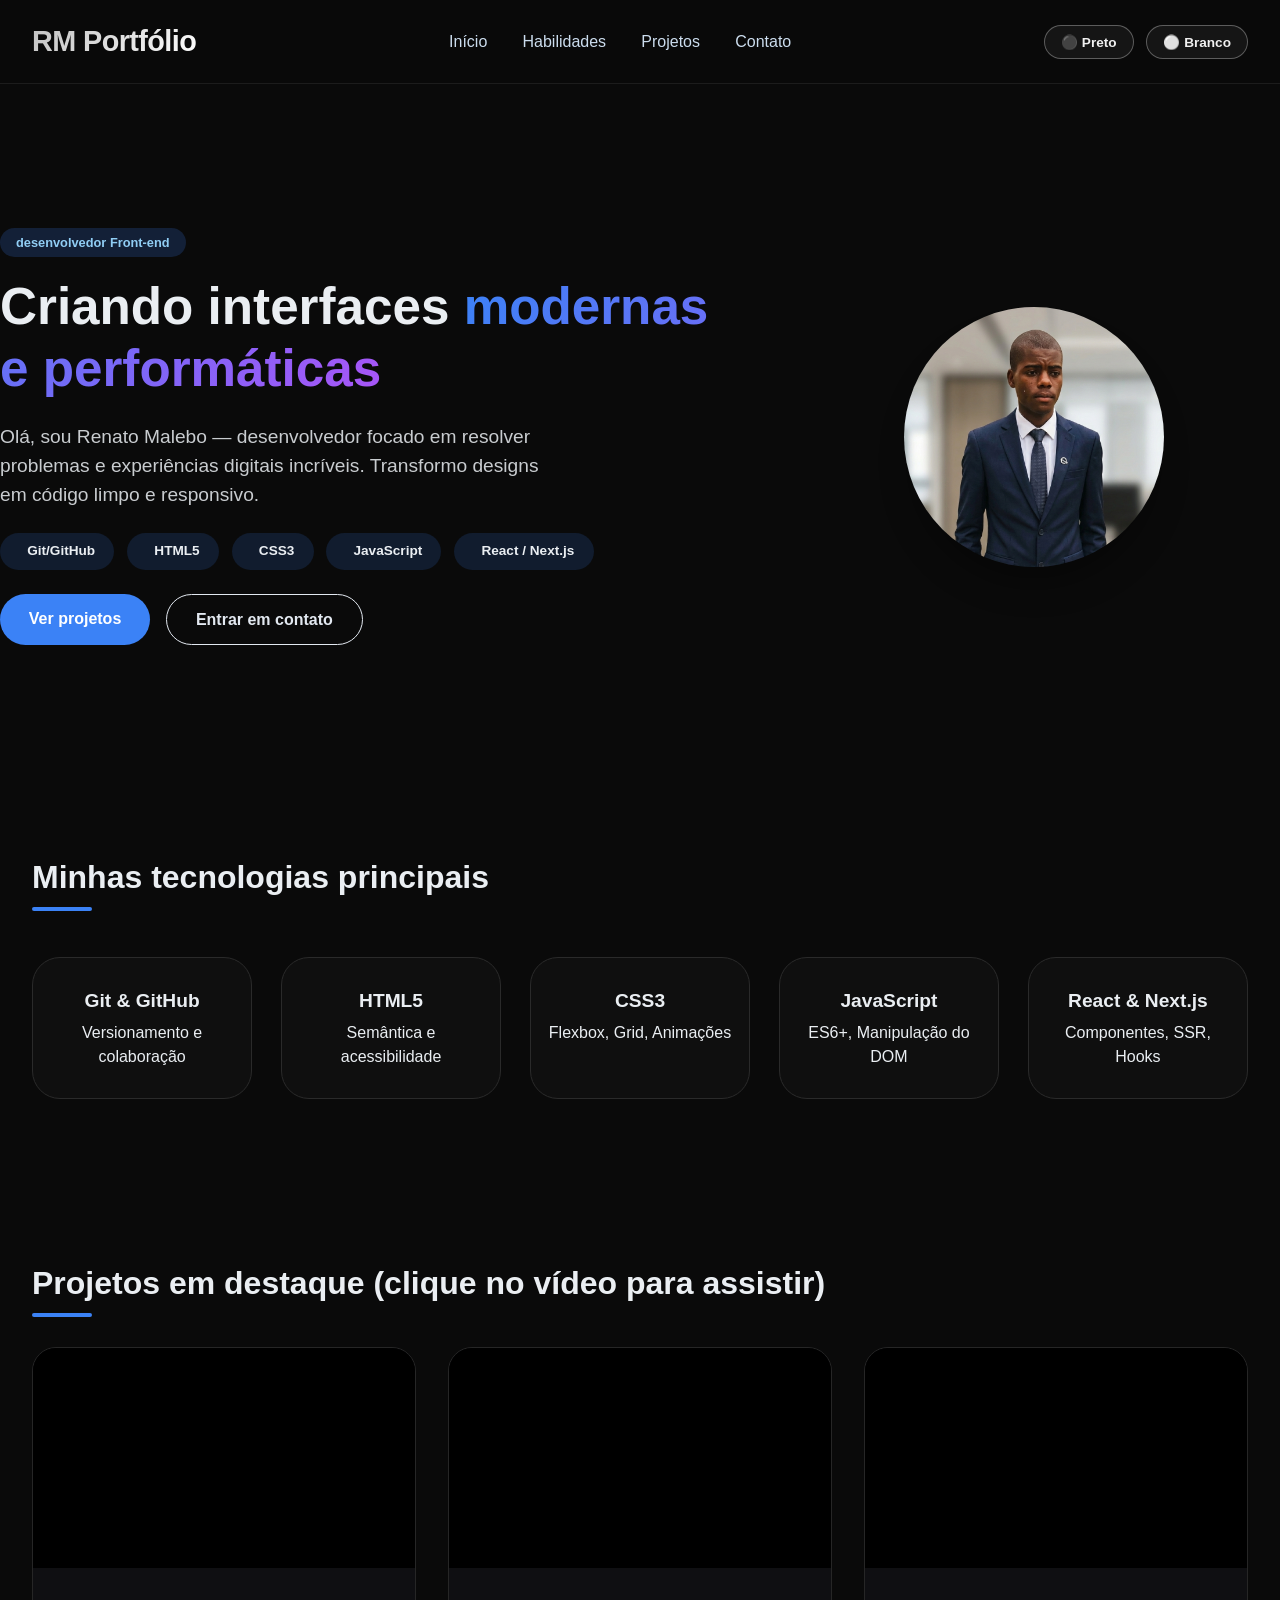
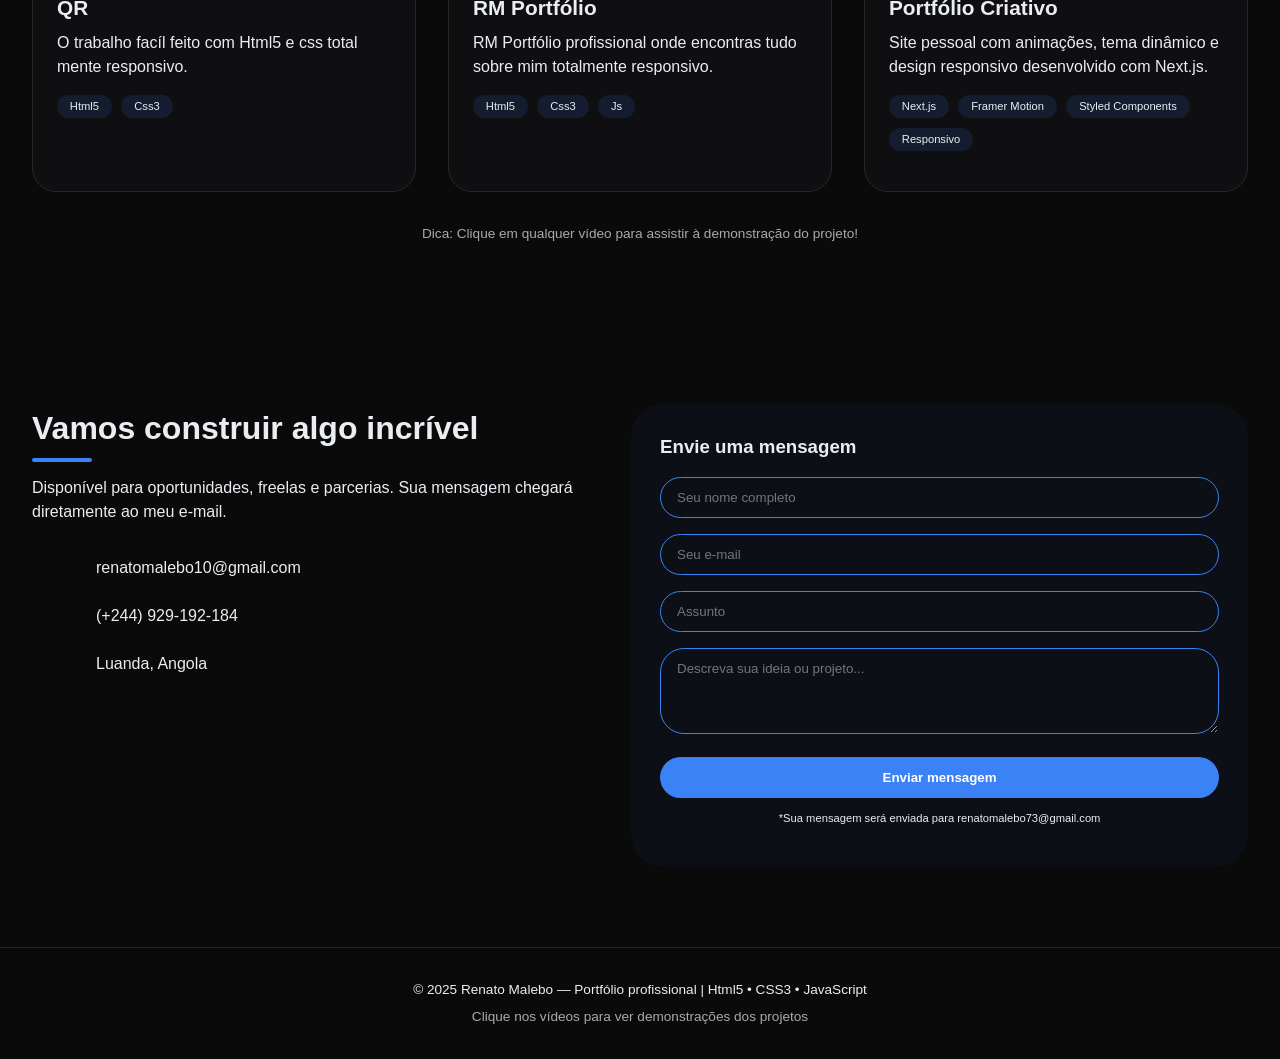
==== commit 847ee1c7: "img removida" ====
--- a/index.html
+++ b/index.html
@@ -83,7 +83,19 @@
                             <div class="tags-projeto"><span class="tag">Html5</span><span class="tag">Css3</span></div>
                         </div>
                     </div>
-               
+                    <div class="card-projeto">
+                        <div class="container-video-projeto" id="container-video-2">
+                            <video id="video-projeto-2" preload="metadata" muted>
+                                <source src="" type="video/mp4">
+                            </video>
+                            <div class="overlay-play"><i class="fas fa-play-circle"></i></div>
+                        </div>
+                        <div class="info-projeto">
+                            <h3>RM Portfólio</h3>
+                            <p>RM Portfólio profissional onde encontras tudo sobre mim totalmente responsivo.</p>
+                            <div class="tags-projeto"><span class="tag">Html5</span><span class="tag">Css3</span><span class="tag">Js</span></div>
+                        </div>
+                    </div>
                     <div class="card-projeto">
                         <div class="container-video-projeto" id="container-video-3">
                             <video id="video-projeto-3" preload="metadata" muted>
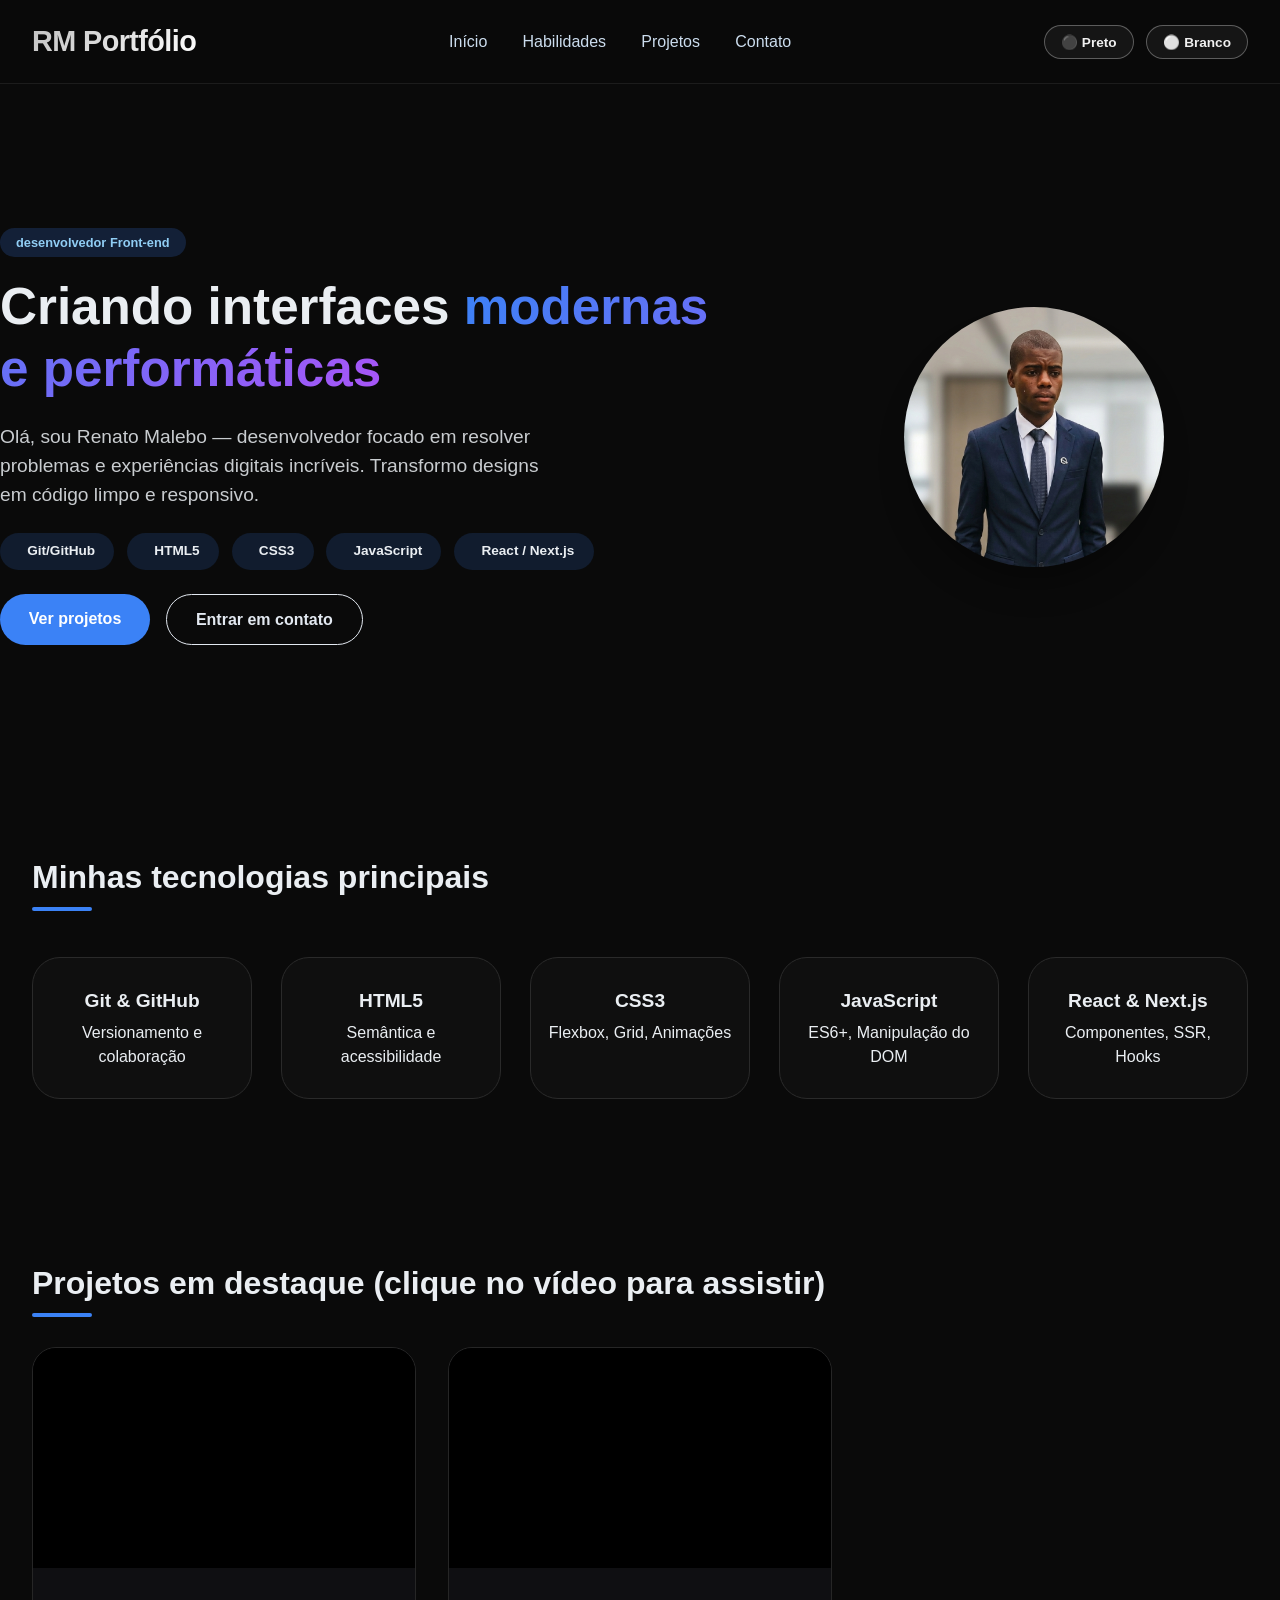
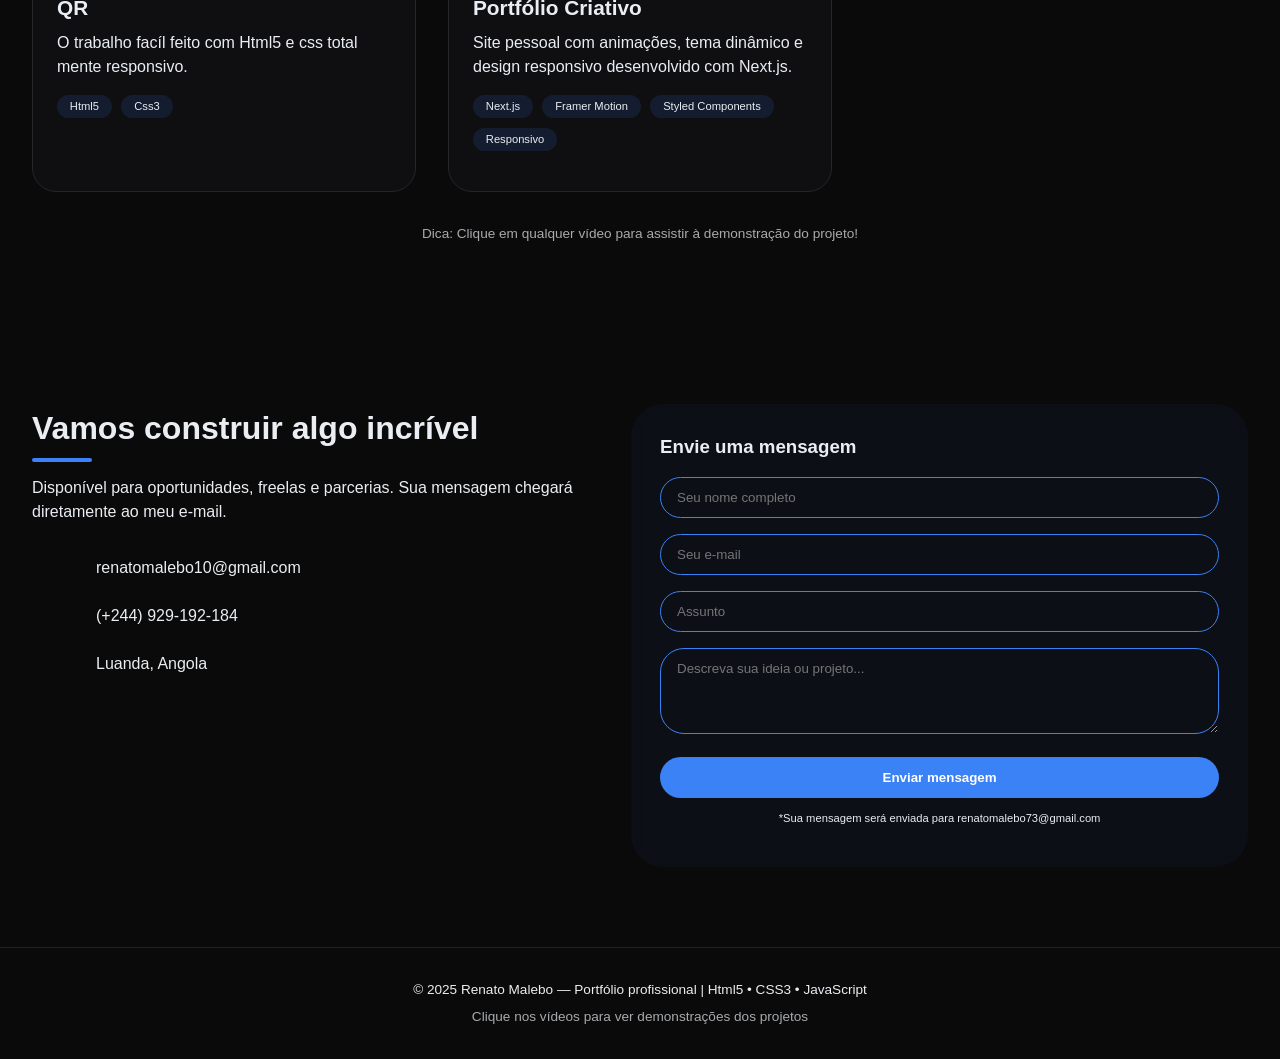
==== commit bde579d8: "img removida" ====
--- a/index.html
+++ b/index.html
@@ -83,19 +83,7 @@
                             <div class="tags-projeto"><span class="tag">Html5</span><span class="tag">Css3</span></div>
                         </div>
                     </div>
-                    <div class="card-projeto">
-                        <div class="container-video-projeto" id="container-video-2">
-                            <video id="video-projeto-2" preload="metadata" muted>
-                                <source src="" type="video/mp4">
-                            </video>
-                            <div class="overlay-play"><i class="fas fa-play-circle"></i></div>
-                        </div>
-                        <div class="info-projeto">
-                            <h3>RM Portfólio</h3>
-                            <p>RM Portfólio profissional onde encontras tudo sobre mim totalmente responsivo.</p>
-                            <div class="tags-projeto"><span class="tag">Html5</span><span class="tag">Css3</span><span class="tag">Js</span></div>
-                        </div>
-                    </div>
+                  
                     <div class="card-projeto">
                         <div class="container-video-projeto" id="container-video-3">
                             <video id="video-projeto-3" preload="metadata" muted>
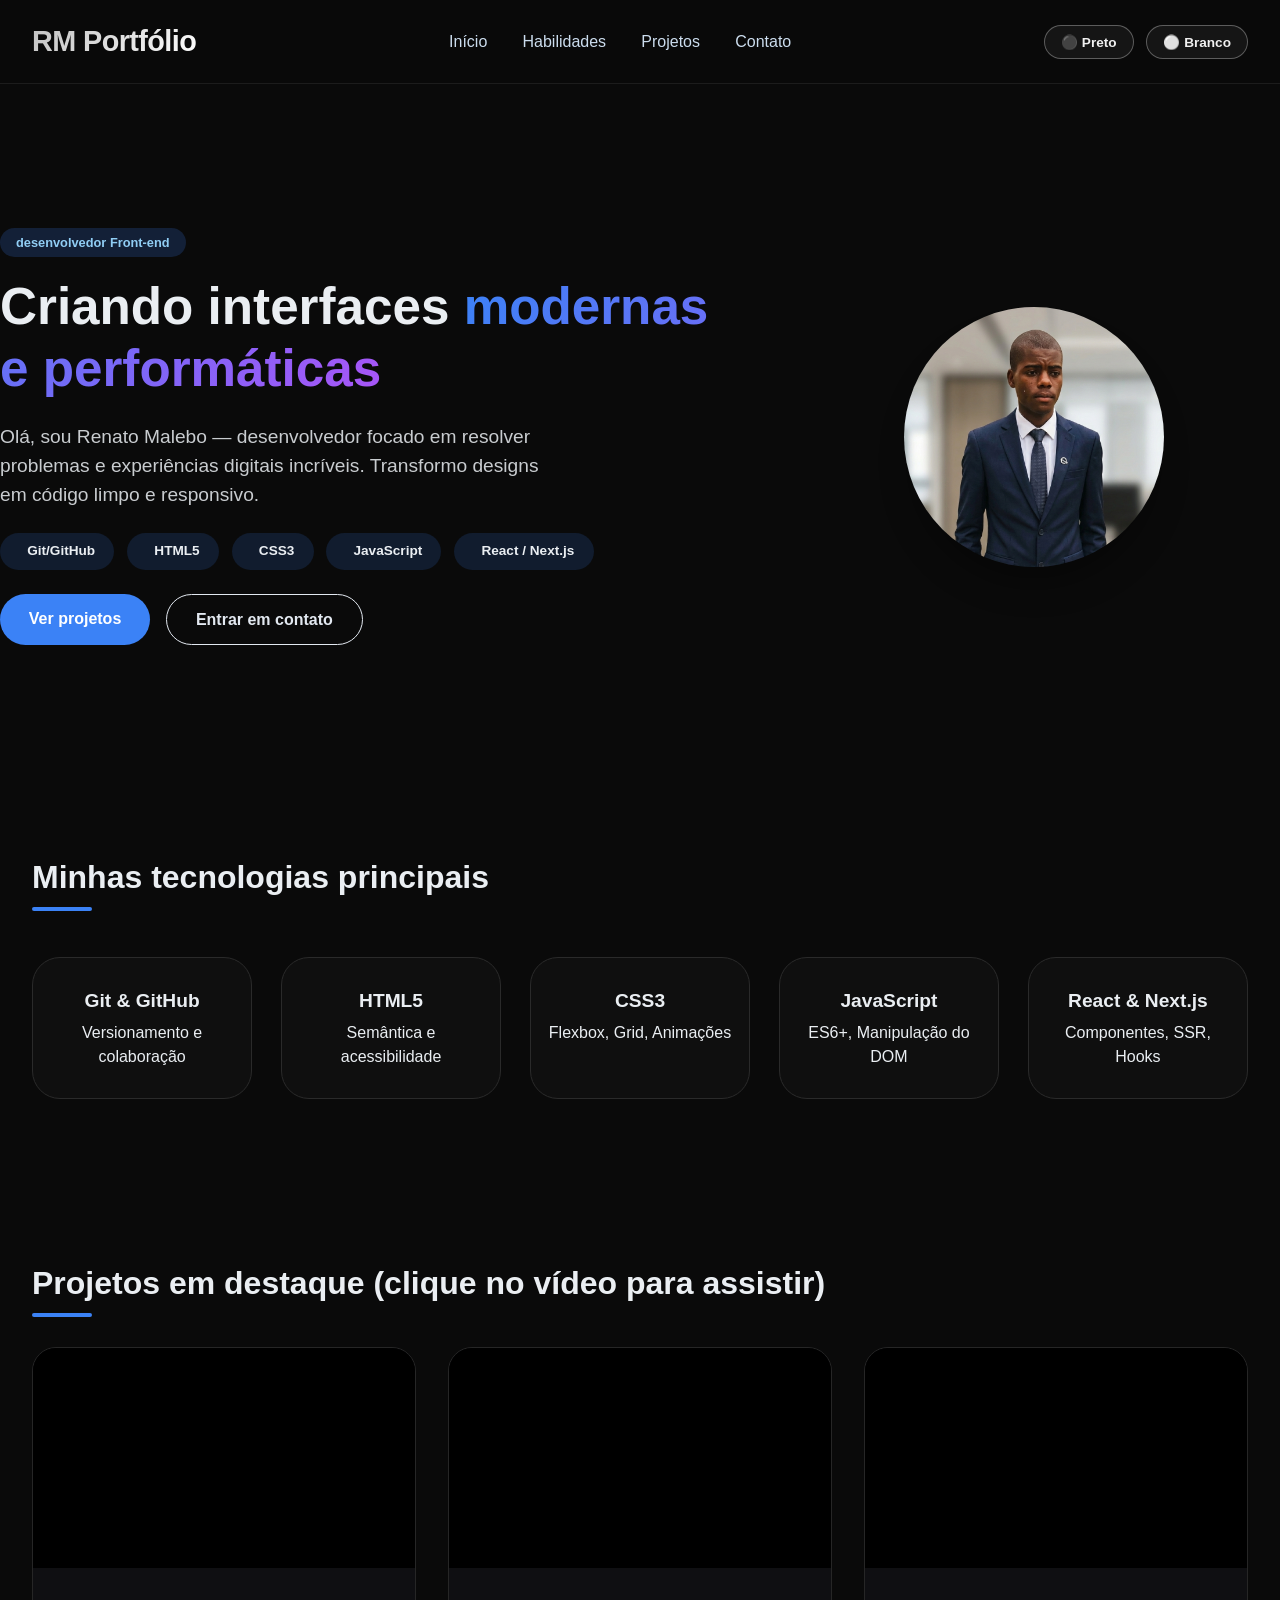
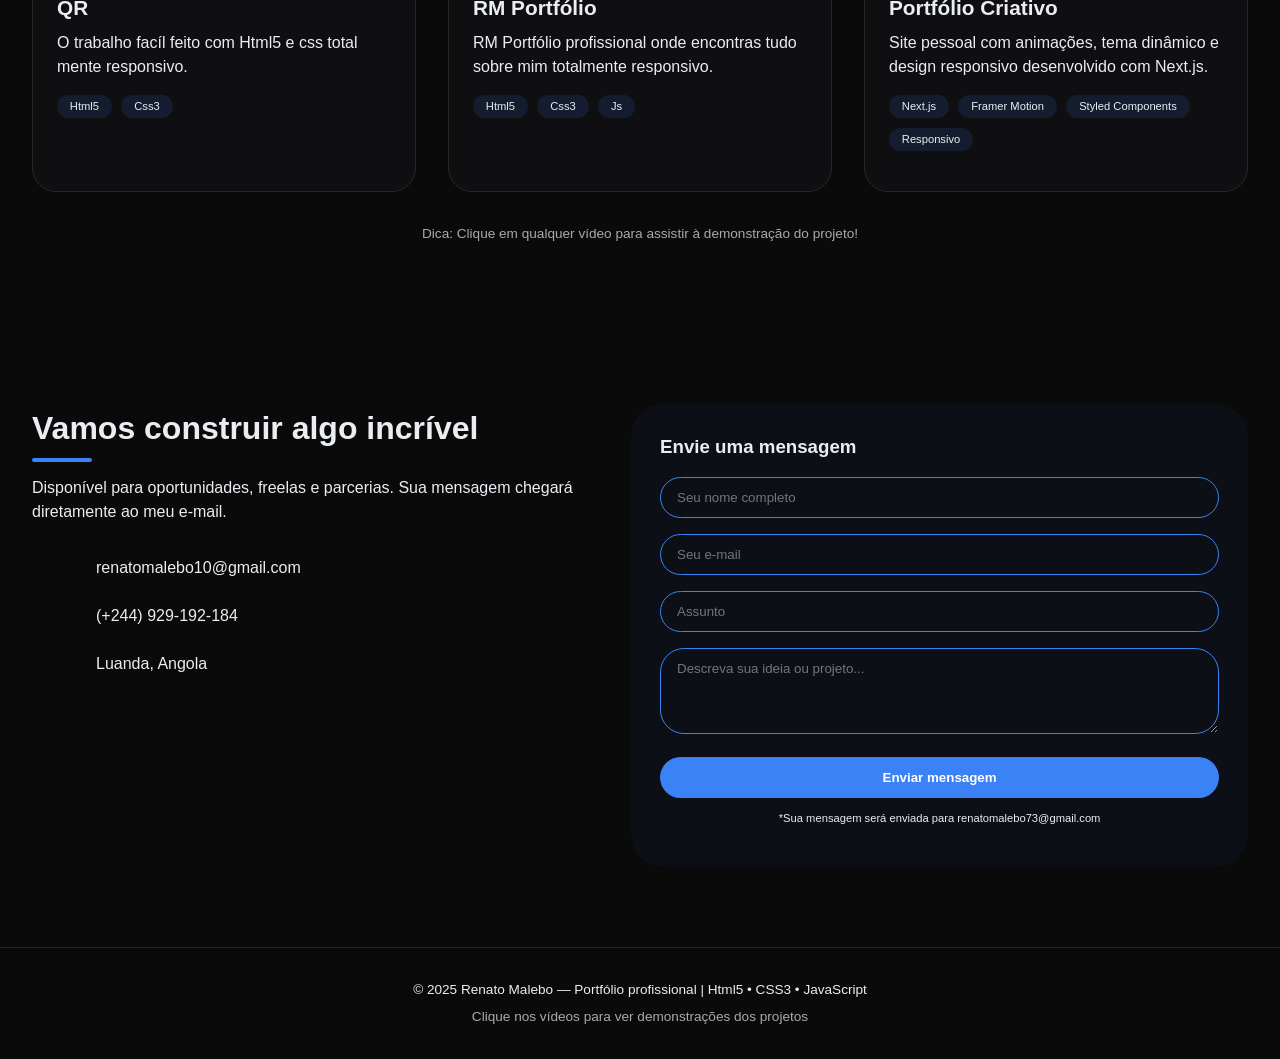
==== commit e679162e: "img removida" ====
--- a/index.html
+++ b/index.html
@@ -83,7 +83,19 @@
                             <div class="tags-projeto"><span class="tag">Html5</span><span class="tag">Css3</span></div>
                         </div>
                     </div>
-                  
+                    <div class="card-projeto">
+                        <div class="container-video-projeto" id="container-video-2">
+                            <video id="video-projeto-2" preload="metadata" muted>
+                                <source src="" type="video/mp4">
+                            </video>
+                            <div class="overlay-play"><i class="fas fa-play-circle"></i></div>
+                        </div>
+                        <div class="info-projeto">
+                            <h3>RM Portfólio</h3>
+                            <p>RM Portfólio profissional onde encontras tudo sobre mim totalmente responsivo.</p>
+                            <div class="tags-projeto"><span class="tag">Html5</span><span class="tag">Css3</span><span class="tag">Js</span></div>
+                        </div>
+                    </div>
                     <div class="card-projeto">
                         <div class="container-video-projeto" id="container-video-3">
                             <video id="video-projeto-3" preload="metadata" muted>
